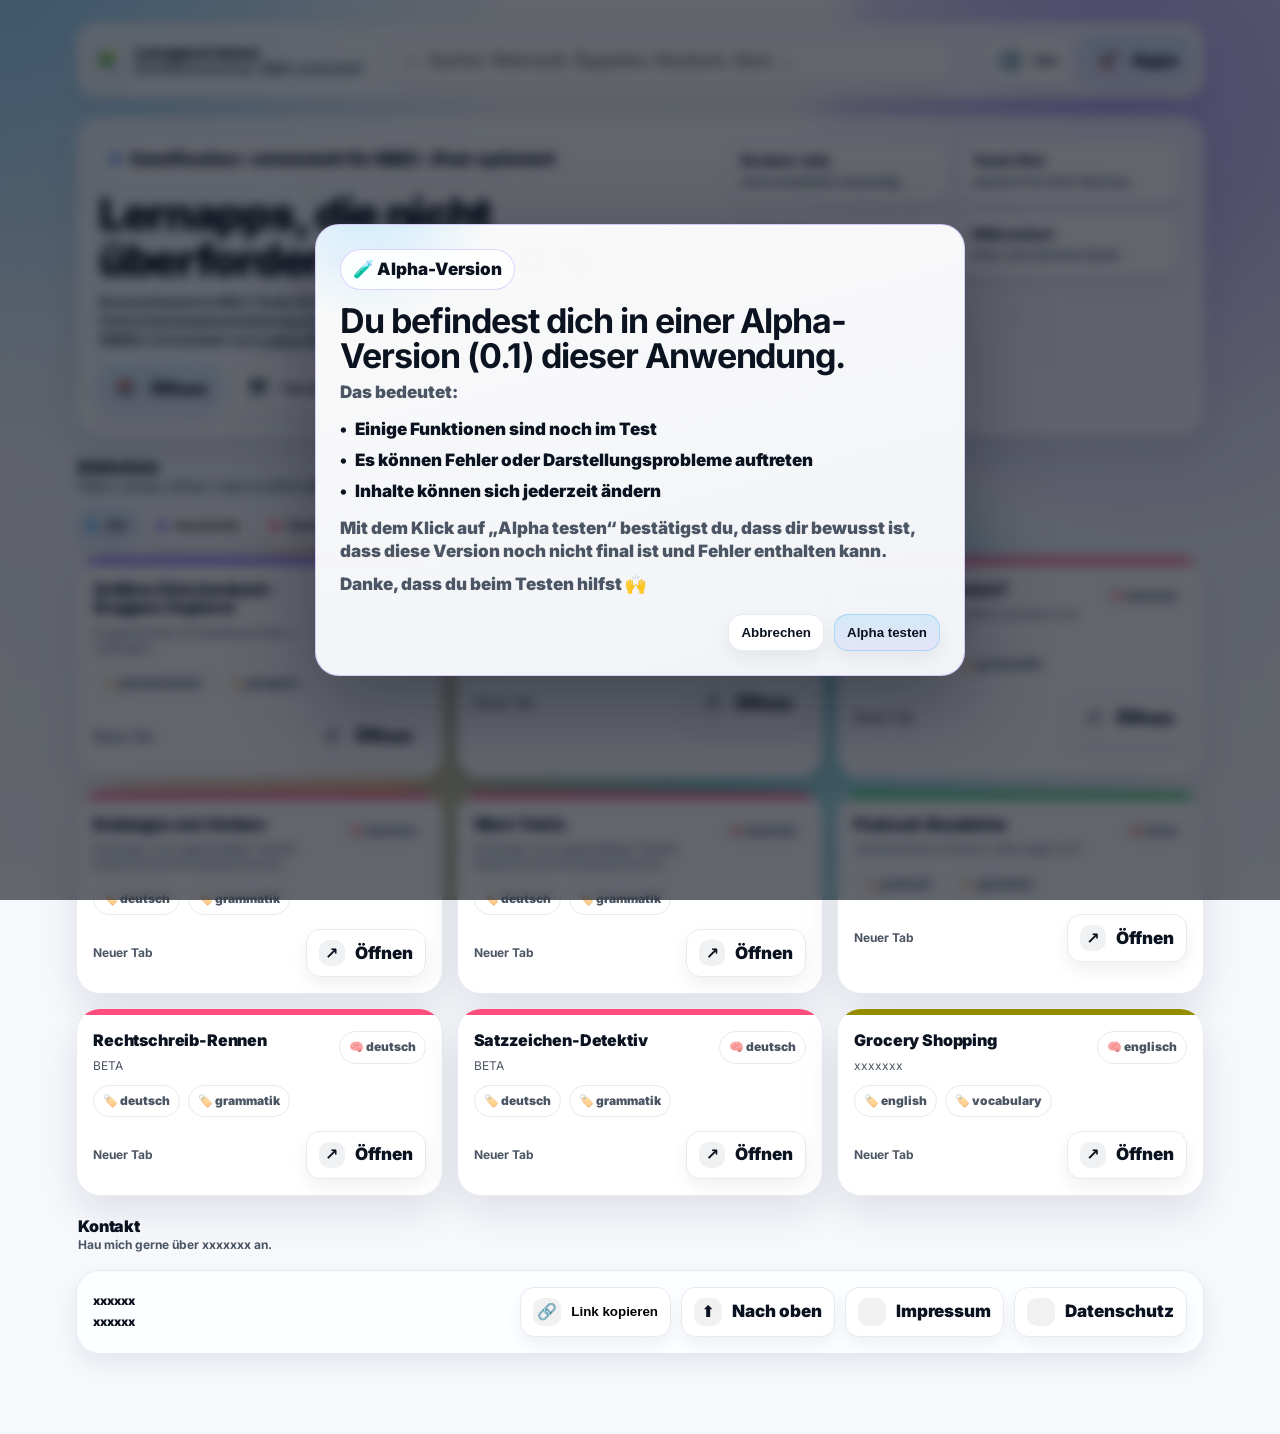
==== index.html @ 02e4a998 "Add files via upload" ====
<!doctype html>
<html lang="de">
<head>
  <meta charset="utf-8" />
  <meta name="viewport" content="width=device-width,initial-scale=1" />
  <title>Lernapps & Games – SBBZ-Differenzierung</title>

    <link rel="stylesheet" href="style.css" />

</head>

<body>
  <!-- =======================================================
       BACKGROUND LAYER (rein dekorativ)
       ======================================================= -->
  <div class="bg" aria-hidden="true">
    <div class="blob b1"></div>
    <div class="blob b2"></div>
    <div class="blob b3"></div>
    <div class="blob b4"></div>
    <div class="noise"></div>
  </div>

  <div class="wrap">
    <!-- =======================================================
         TOPBAR / HEADER
         ======================================================= -->
    <header class="top">
      <div class="brand" title="Lernapps & Games – SBBZ-Differenzierung">
        <div class="logo">🧩</div>
        <div class="brandText">
          <p class="brandTitle">Lernapps & Games</p>
          <p class="brandSub">für Differenzierung • SBBZ-entwickelt</p>
        </div>
      </div>

      <!-- Suche wird erst ab ~880px eingeblendet -->
      <div class="search" aria-label="Suche">
        <span class="searchIcon">⌕</span>
        <input id="q" type="search" placeholder="Suche: Steinzeit, Ägypten, Deutsch, Quiz …" autocomplete="off">
      </div>

      <div class="btnRow">
        <button class="btn" id="openInfo" type="button">
          <span class="btnIcon">ℹ️</span>Info
        </button>

        <a class="btn btnPrimary" href="#apps">
          <span class="btnIcon">🚀</span>Apps
        </a>
      </div>
    </header>

    <!-- =======================================================
         HERO
         ======================================================= -->
    <section class="hero" aria-label="Einführung">
      <!-- Deko-Punkte (JS generiert) -->
      <div class="floaters" id="floaters" aria-hidden="true"></div>

      <div class="heroGrid">
        <div style="position:relative; z-index:1;">
          <div class="kicker">
            <span class="kdot"></span>
            Gamification • entwickelt für SBBZ • iPad-optimiert
          </div>

          <h1>Lernapps, die nicht überfordern. (Alpha 0.1)</h1>

          <p class="lead">
            Browserbasierte Mini-Tools für Unterricht und Differenzierung.
            Optimiert für die Unterrichtsimplementierung an <b>Sonderpädagogischen Bildungs- und Beratungszentren</b> (SBBZ). Entwickelt von <a href="https://www.lukasflad.de/"></span><u>Lukas Flad</u></a>.
          </p>

          <div class="heroActions">
            <a class="btn btnPrimary" href="#apps">
              <span class="btnIcon">📚</span>Öffnen
            </a>

            <button class="btn" id="btnPreview" type="button">
              <span class="btnIcon">🖥️</span>Vorschau
            </button>
          </div>
        </div>

        <div class="heroSide" aria-label="Highlights" style="position:relative; z-index:1;">
          <div class="miniGrid">
            <div class="mini"><strong>Browser-only</strong><span>keine Installation notwendig</span></div>
            <div class="mini"><strong>Touch-first</strong><span>optimiert für iPad-Nutzung</span></div>
            <div class="mini"><strong>Klares UI</strong><span>keine Reizüberflutung</span></div>
            <div class="mini"><strong>Differenziert</strong><span>Klare und einfache Spiele</span></div>
          </div>
        </div>
      </div>
    </section>

    <!-- =======================================================
         APPS / BIBLIOTHEK
         ======================================================= -->
    <section class="section" id="apps" aria-label="Apps">
      <div class="sectionHead">
        <div>
          <h2>Bibliothek</h2>
          <p>Filtern, suchen, öffnen. Links im APPS-Block austauschen.</p>
        </div>
      </div>

      <div class="chips" role="toolbar" aria-label="Filter">
        <button class="chip" data-filter="all"        data-color="a1" aria-pressed="true"  type="button"><span class="chipDot"></span>Alle</button>
        <button class="chip" data-filter="geschichte" data-color="a2" aria-pressed="false" type="button"><span class="chipDot"></span>Geschichte</button>
        <button class="chip" data-filter="deutsch"    data-color="a3" aria-pressed="false" type="button"><span class="chipDot"></span>Deutsch</button>
        <button class="chip" data-filter="englisch"   data-color="a7" aria-pressed="false" type="button"><span class="chipDot"></span>Englisch</button>
        <button class="chip" data-filter="medien"     data-color="a4" aria-pressed="false" type="button"><span class="chipDot"></span>Medien</button>
        <button class="chip" data-filter="spiele"     data-color="a5" aria-pressed="false" type="button"><span class="chipDot"></span>Games</button>
        <button class="chip" data-filter="tools"      data-color="a6" aria-pressed="false" type="button"><span class="chipDot"></span>Tools</button>
      </div>

      <!-- Hier rendert JS die Karten rein -->
      <div class="gridApps" id="appGrid"></div>
    </section>

    <!-- =======================================================
         KONTAKT / FOOTER
         ======================================================= -->
    <section class="section" id="kontakt" aria-label="Kontakt">
      <div class="sectionHead">
        <div>
          <h2>Kontakt</h2>
          <p>Hau mich gerne über xxxxxxx an.</p>
        </div>
      </div>

      <footer>
        <div class="footLeft">
          <!-- Inline-Style bewusst drin gelassen, weil es nur 1x vorkommt -->
          <div><strong style="color:var(--ink); font-weight:var(--w-bold);">xxxxxx</div>
          <div>xxxxxx</div>
        </div>

        <div class="footRight">
          <button class="linkBtn" id="copyLink" type="button"><span class="btnIcon">🔗</span>Link kopieren</button>
          <a class="linkBtn" href="#apps"><span class="btnIcon">⬆️</span>Nach oben</a>
                    <a class="linkBtn" href="https://www.sbbz.app/impressum.html"><span class="btnIcon"></span>Impressum</a>
                              <a class="linkBtn" href="https://www.sbbz.app/datenschutz.html"><span class="btnIcon"></span>Datenschutz</a>
        </div>
      </footer>
    </section>
  </div>

  <div class="alphaOverlay" id="alphaPopup" role="dialog" aria-modal="true" aria-labelledby="alphaTitle">
    <div class="alphaCard">
      <div class="alphaBadge">🧪 Alpha-Version</div>
      <h2 class="alphaTitle" id="alphaTitle">Du befindest dich in einer Alpha-Version (0.1) dieser Anwendung.</h2>
      <p class="alphaText">Das bedeutet:</p>
      <ul class="alphaList">
        <li>Einige Funktionen sind noch im Test</li>
        <li>Es können Fehler oder Darstellungsprobleme auftreten</li>
        <li>Inhalte können sich jederzeit ändern</li>
      </ul>
      <p class="alphaHint">Mit dem Klick auf „Alpha testen“ bestätigst du, dass dir bewusst ist, dass diese Version noch nicht final ist und Fehler enthalten kann.</p>
      <p class="alphaHint" style="margin-top:10px;">Danke, dass du beim Testen hilfst 🙌</p>

      <div class="alphaActions">
        <button class="btn" id="alphaCancel" type="button">Abbrechen</button>
        <button class="btn btnPrimary" id="alphaConfirm" type="button">Alpha testen</button>
      </div>
    </div>
  </div>

  <!-- =========================================================
       MODAL: Vorschau (IFRAME)
       ========================================================= -->
  <div class="modalOverlay" id="modal" role="dialog" aria-modal="true" aria-label="Vorschau">
    <div class="modalCard">
      <div class="modalTop">
        <p class="modalTitle" id="modalTitle">Vorschau</p>
        <div class="btnRow">
          <button class="btn" id="closeModal" type="button">
            <span class="btnIcon">⬇️</span>Schließen
          </button>
        </div>
      </div>
      <div class="modalBody" id="modalBody"></div>
    </div>
  </div>

  <script>
    /* =========================================================
       1) DATA – HIER DEINE APPS EINTRAGEN
       ---------------------------------------------------------
       title   : Karten-Titel
       desc    : Kurzbeschreibung (max 2 Zeilen sichtbar)
       tags    : kleine Stichworte (max 2 werden angezeigt)
       filter  : muss zu den Filter-Chips passen
       accent  : a1..a6 → steuert die farbige Linie oben
       href    : Ziel-URL beim Öffnen
       preview : URL für Vorschau im Modal (iframe)
       ========================================================= */
    const APPS = [
      {
        title: "Antikes Griechenland – Gruppen-Explorer",
        desc:  "Gruppenarbeit mit Medienkacheln + Leitfragen.",
        tags:  ["griechenland","gruppen"],
        filter:"geschichte",
        accent:"a2",
        href:  "apps/griechenland/index.html"},
      {
        title: "Fruit Shopping",
        desc:  "xxxxxx",
        tags:  ["englisch","vocabulary"],
        filter:"englisch",
        accent:"a7",
        href:  "apps/englisch/fruit-shopping/index.html"},
      {
        title: "Was ist ein Nomen?",
        desc:  "Nomen erkennen: Artikel zuweisen und Kategorie erkennen.",
        tags:  ["deutsch","grammatik"],
        filter:"deutsch",
        accent:"a3",
        href:  "apps/deutsch/nomen-trainieren-1/index.html"},
      {
        title: "Endungen von Verben",
        desc:  "Endungen von regelmäßigen Verben basierend auf Personalpronomen erkennen.",
        tags:  ["deutsch","grammatik"],
        filter:"deutsch",
        accent:"a3",
        href:  "apps/deutsch/verb-endungen-1/index.html"},
      {
        title: "Wort-Tetris",
        desc:  "Endungen von regelmäßigen Verben basierend auf Personalpronomen erkennen.",
        tags:  ["deutsch","grammatik"],
        filter:"deutsch",
        accent:"a3",
        href:  "apps/deutsch/wort-tetris/index.html"},
      {
        title: "Podcast-Bausteine",
        desc:  "Satzbausteine sortieren: Was sagen wir?",
        tags:  ["podcast","sprechen"],
        filter:"tools",
        accent:"a6",
        href:  "apps/medien/podcast-bausteine/index.html"},
         {
        title: "Rechtschreib-Rennen",
        desc:  "BETA",
        tags:  ["deutsch","grammatik"],
        filter:"deutsch",
        accent:"a3",
        href:  "apps/deutsch/rechtschreib-rennen/index.html"},
         {
        title: "Satzzeichen-Detektiv",
        desc:  "BETA",
        tags:  ["deutsch","grammatik"],
        filter:"deutsch",
        accent:"a3",
        href:  "apps/deutsch/satzzeichen-detektiv/index.html"},
      {
        title: "Grocery Shopping",
        desc:  "xxxxxxx",
        tags:  ["english","vocabulary"],
        filter:"englisch",
        accent:"a7",
        href:  "apps/englisch/fruit-aisle/index.html"},
    ];

    /* =========================================================
       2) DOM HOOKS – einmal sauber sammeln, dann unten nutzen
       ========================================================= */
    const ui = {
      grid:       document.getElementById("appGrid"),
      q:          document.getElementById("q"),
      chips:      Array.from(document.querySelectorAll(".chip")),

      modal:        document.getElementById("modal"),
      modalBody:    document.getElementById("modalBody"),
      modalTitle:   document.getElementById("modalTitle"),
      closeModal:   document.getElementById("closeModal"),

      alphaPopup:   document.getElementById("alphaPopup"),
      alphaConfirm: document.getElementById("alphaConfirm"),
      alphaCancel:  document.getElementById("alphaCancel"),

      btnPreview:   document.getElementById("btnPreview"),
      openInfo:     document.getElementById("openInfo"),
      copyLink:     document.getElementById("copyLink"),
    };

    /* =========================================================
       3) STATE – aktueller Filter + Suchbegriff
       ========================================================= */
    const state = {
      filter: "all",
      query:  ""
    };

    const ALPHA_STORAGE_KEY = "alpha-consent-v1";

    /* =========================================================
       4) HELPERS
       ========================================================= */

    /**
     * escapeHtml()
     * -----------
     * Sicherheit: verhindert HTML-Injection in innerHTML.
     * (Gerade wichtig, wenn du später App-Daten aus JSON lädst.)
     */
    function escapeHtml(value){
      return String(value ?? "").replace(/[&<>"']/g, c => ({
        "&":"&amp;",
        "<":"&lt;",
        ">":"&gt;",
        '"':"&quot;",
        "'":"&#039;"
      }[c]));
    }

    function syncScrollLock(){
      const lockNeeded = ui.modal.classList.contains("open") || ui.alphaPopup.classList.contains("open");
      document.body.classList.toggle("noScroll", lockNeeded);
    }

    function showAlphaPopup(){
      if(localStorage.getItem(ALPHA_STORAGE_KEY)) return;
      ui.alphaPopup.classList.add("open");
      syncScrollLock();
    }

    function resolveAlphaPopup(choice){
      localStorage.setItem(ALPHA_STORAGE_KEY, choice);
      ui.alphaPopup.classList.remove("open");
      syncScrollLock();
    }

    /**
     * matches(app)
     * ------------
     * Prüft: passt die App zum Filter UND zur Suche?
     */
    function matches(app){
      const byFilter = (state.filter === "all") || (app.filter === state.filter);
      if(!byFilter) return false;

      const needle = state.query.trim().toLowerCase();
      if(!needle) return true;

      const hay = [app.title, app.desc, ...(app.tags || [])].join(" ").toLowerCase();
      return hay.includes(needle);
    }

    /* =========================================================
       5) RENDERING
       ========================================================= */

    /**
     * render()
     * --------
     * Baut die Kartenliste komplett neu auf.
     * (Für diese Größe ist das einfacher/robuster als diffing.)
     */
    function render(){
      ui.grid.innerHTML = "";

      const list = APPS.filter(matches);

      // Leerer Zustand (keine Treffer)
      if(list.length === 0){
        const empty = document.createElement("div");
        empty.className = "appCard";
        empty.style.gridColumn = "1 / -1";
        empty.innerHTML = `
          <div class="accentLine"></div>
          <div class="appBody">
            <div class="appTop">
              <div>
                <p class="appTitle">Keine Treffer</p>
                <p class="appDesc">Anderer Suchbegriff oder Filter.</p>
              </div>
              <span class="catPill">🔎</span>
            </div>
          </div>
        `;
        ui.grid.appendChild(empty);
        return;
      }

      // Normale Liste
      list.forEach((app, i) => {
        const card = document.createElement("article");
        card.className = "appCard";
        card.style.animationDelay = (i * 0.04) + "s";
        card.setAttribute("data-accent", app.accent || "a1");

        const tags = (app.tags || []).slice(0, 2);
        const tagPills = tags.map(t => `<span class="pill">🏷️ ${escapeHtml(t)}</span>`).join("");

        card.innerHTML = `
          <div class="accentLine"></div>
          <div class="appBody">
            <div class="appTop">
              <div>
                <p class="appTitle">${escapeHtml(app.title)}</p>
                <p class="appDesc">${escapeHtml(app.desc)}</p>
              </div>
              <span class="catPill">🧠 ${escapeHtml(app.filter)}</span>
            </div>

            ${tagPills ? `<div class="pillRow">${tagPills}</div>` : ``}

            <div class="appFooter">
              <span class="hint">Neuer Tab</span>
              <a class="go" href="${escapeHtml(app.href)}" target="_blank" rel="noopener">
                <span class="btnIcon">↗️</span> Öffnen
              </a>
            </div>
          </div>
        `;

        // Click auf Karte: öffnet Vorschau (wenn vorhanden), sonst neue Seite
        card.addEventListener("click", (e) => {
          // Wenn der Klick wirklich auf dem Link war: Link soll normal funktionieren
          const a = e.target.closest("a");
          if(a) return;

          if(app.preview){
            openPreview(app);
          }else if(app.href && app.href !== "#"){
            window.open(app.href, "_blank", "noopener");
          }
        });

        ui.grid.appendChild(card);
      });
    }

    /**
     * setFilter(val)
     * --------------
     * Setzt den aktiven Filter und aktualisiert aria-pressed.
     */
    function setFilter(val){
      state.filter = val;
      ui.chips.forEach(btn => {
        btn.setAttribute("aria-pressed", String(btn.dataset.filter === val));
      });
      render();
    }

    /* =========================================================
       6) MODAL (Vorschau)
       ========================================================= */

    function openPreview(app){
      ui.modalTitle.textContent = app.title || "Vorschau";
      ui.modalBody.innerHTML = "";

      const iframe = document.createElement("iframe");
      iframe.className = "modalFrame";
      iframe.src = app.preview;
      iframe.setAttribute("title", app.title || "Vorschau");

      ui.modalBody.appendChild(iframe);

      ui.modal.classList.add("open");
      syncScrollLock();
    }

    function closePreview(){
      ui.modalBody.innerHTML = "";
      ui.modal.classList.remove("open");
      syncScrollLock();
    }

    /* =========================================================
       7) EVENTS (einmal zentral verdrahten)
       ========================================================= */

    // Filter-Chips
    ui.chips.forEach(btn => btn.addEventListener("click", () => setFilter(btn.dataset.filter)));

    // Suche (nur sichtbar auf Desktop, aber Input existiert trotzdem)
    ui.q?.addEventListener("input", () => {
      state.query = ui.q.value;
      render();
    });

    // "Vorschau" im Hero: nimmt die erste App mit preview
    ui.btnPreview.addEventListener("click", () => {
      const first = APPS.find(a => a.preview);
      if(first) openPreview(first);
    });

    // Info-Button: absichtlich simpel (kannst du später als Modal ausbauen)
    ui.openInfo.addEventListener("click", () => {
      alert(
        "Portal für Lernapps & Games (SBBZ/Differenzierung).\n\n" +
        "• Suche: Titel + Kurztext + Tags\n" +
        "• Filter: Chips\n" +
        "• Links: APPS-Array im Code"
      );
    });

    // Link kopieren
    ui.copyLink.addEventListener("click", async () => {
      try{
        await navigator.clipboard.writeText(location.href);
        ui.copyLink.innerHTML = '<span class="btnIcon">✅</span> Kopiert';
        setTimeout(() => {
          ui.copyLink.innerHTML = '<span class="btnIcon">🔗</span> Link kopieren';
        }, 900);
      }catch(err){
        alert("Kopieren hat nicht geklappt.");
      }
    });

    ui.alphaConfirm.addEventListener("click", () => resolveAlphaPopup("accepted"));
    ui.alphaCancel.addEventListener("click", () => resolveAlphaPopup("cancelled"));

    // Modal schließen (Button, Overlay-Klick, ESC)
    ui.closeModal.addEventListener("click", closePreview);
    ui.modal.addEventListener("click", (e) => { if(e.target === ui.modal) closePreview(); });
    window.addEventListener("keydown", (e) => {
      if(e.key !== "Escape") return;
      if(ui.modal.classList.contains("open")) closePreview();
      else if(ui.alphaPopup.classList.contains("open")) resolveAlphaPopup("cancelled");
    });

    /* =========================================================
       8) KLEINE HERO-SPIELEREI: Floating Dots + sanftes Parallax
       ========================================================= */
    (function initFloaters(){
      const host = document.getElementById("floaters");
      if(!host) return;

      const N = 9;          // Anzahl Punkte (nicht zu viele)
      const strength = 10;  // max Parallax-Verschiebung in px
      const dots = [];

      // Punkte erstellen
      for(let i=0; i<N; i++){
        const d = document.createElement("div");
        d.className = "floater";

        // random Position innerhalb des Hero
        const x = 8 + Math.random() * 84;   // %
        const y = 12 + Math.random() * 70;  // %

        d.style.left = x + "%";
        d.style.top  = y + "%";

        // Animation etwas variieren (wirkt natürlicher)
        d.style.animationDuration = (5.8 + Math.random() * 5.5) + "s";
        d.style.animationDelay    = (-Math.random() * 4.0) + "s";
        d.style.opacity           = (0.45 + Math.random() * 0.35).toFixed(2);

        host.appendChild(d);
        dots.push(d);
      }

      // Parallax: sehr dezent, nur via requestAnimationFrame
      let tx = 0, ty = 0;
      let raf = null;

      function onMove(clientX, clientY){
        const r = host.getBoundingClientRect();
        const cx = r.left + r.width / 2;
        const cy = r.top  + r.height / 2;
        tx = ((clientX - cx) / r.width)  * strength;
        ty = ((clientY - cy) / r.height) * strength;
      }

      function tick(){
        raf = null;
        dots.forEach((d, i) => {
          const k = (i % 3 + 1) / 3; // leichte Streuung
          d.style.marginLeft = (tx * k) + "px";
          d.style.marginTop  = (ty * k) + "px";
        });
      }

      function requestTick(){
        if(raf) return;
        raf = requestAnimationFrame(tick);
      }

      window.addEventListener("mousemove", (e) => {
        onMove(e.clientX, e.clientY);
        requestTick();
      }, { passive:true });

      window.addEventListener("touchmove", (e) => {
        if(!e.touches || !e.touches[0]) return;
        onMove(e.touches[0].clientX, e.touches[0].clientY);
        requestTick();
      }, { passive:true });
    })();

    /* =========================================================
       9) INIT
       ========================================================= */
    render();
    showAlphaPopup();
  </script>
</body>
</html>
---- style.css ----
/* ===== index.html ===== */
/* =========================================================
       0) DESIGN-TOKENS (Farben, Abstände, Schatten)
       ---------------------------------------------------------
       Alles, was du am Look ändern willst, am besten hier.
       ========================================================= */
    :root{
      /* Grundfarben */
      --bg:    #f6f8fc;
      --card:  #ffffff;
      --ink:   #0b1220;
      --muted: #4b5563;
      --line:  #e6eaf2;

      /* Schatten */
      --shadow:  0 16px 38px rgba(15,23,42,.10);
      --shadow2: 0 10px 22px rgba(15,23,42,.08);

      /* Rundungen & Layout */
      --radius:  18px;
      --radius2: 22px;
      --max:     1160px;

      /* Akzentfarben (für Chips/Karten) */
      --a1:#2bb0ff;
      --a2:#7c5cff;
      --a3:#ff4d7d;
      --a4:#00c2d4;
      --a5:#ff9a3c;
      --a6:#22c55e;
      --a7:#968c00;

      /* Standard-Transition */
      --ease: cubic-bezier(.2,.8,.2,1);

      /* Typo-Weights (Inter ist bis 900 → 950 vermeiden!) */
      --w-text: 450;  /* Fließtext: wirkt bei lokalem Inter weniger "bold" */
      --w-sub:  650;  /* Untertitel/kleine UI-Texte */
      --w-ui:   800;  /* Buttons/Chips */
      --w-bold: 900;  /* Headlines/Key-Texte */
    }

    /* =========================================================
       1) FONTS (lokal, DSGVO-freundlich)
       ---------------------------------------------------------
       WICHTIG:
       - Für normales UI brauchst du ROMAN (normal).
       - Italic nur, wenn du wirklich Kursivtexte nutzt.
       - Wenn du nur italic lädst, fehlt normal → Browser "synthetisiert"
         und das kann dicker/komisch wirken.
       ========================================================= */
    @font-face{
      font-family:"Inter";
      font-style:normal;
      font-weight:400;
      font-display:swap;
      src:url("assets/fonts/inter/inter-v20-latin-regular.woff2") format("woff2");
    }
    @font-face{
      font-family:"Inter";
      font-style:normal;
      font-weight:700;
      font-display:swap;
      src:url("assets/fonts/inter/inter-v20-latin-700.woff2") format("woff2");
    }
    @font-face{
      font-family:"Inter";
      font-style:normal;
      font-weight:900;
      font-display:swap;
      src:url("assets/fonts/inter/inter-v20-latin-900.woff2") format("woff2");
    }
    @font-face{
      font-family:"Inter";
      font-style:italic;
      font-weight:400;
      font-display:swap;
      src:url("assets/fonts/inter/inter-v20-latin-italic.woff2") format("woff2");
    }


    /* =========================================================
       2) BASE / RESET
       ========================================================= */
    *{ box-sizing:border-box; }
    html,body{ height:100%; }

    html{
      /* verhindert iOS-Auto-Zoom/Resize bei Textgrößen */
      -webkit-text-size-adjust: 100%;
    }

    body{
      margin:0;
      font-family: Inter, system-ui, -apple-system, "Segoe UI", Roboto, Arial, sans-serif;
      color:var(--ink);
      background:var(--bg);
      line-height:1.35;
      overflow-x:hidden;

      /* Rendering (macht Inter oft "ruhiger") */
      font-optical-sizing:auto;
      -webkit-font-smoothing:antialiased;
      -moz-osx-font-smoothing:grayscale;
      text-rendering:optimizeLegibility;
      font-synthesis:none;

      /* Default-Weight fürs ganze UI */
      font-weight:var(--w-text);
    }
    body.noScroll{ overflow:hidden; }

    a{ color:inherit; text-decoration:none; }

    /* Wrapper: zentriert + angenehme Seitenabstände */
    .wrap{
      max-width:var(--max);
      margin:0 auto;
      padding:22px 16px 80px;
    }

    /* =========================================================
       3) TYPO-SCHNELLREGELN (damit lokal Inter nicht zu fett wirkt)
       ---------------------------------------------------------
       Du steuerst das alles über --w-Variablen oben.
       ========================================================= */
    .brandTitle,
    .kicker,
    h1,
    .appTitle{
      font-weight:var(--w-bold);
    }

    .brandSub,
    .lead,
    .sectionHead p,
    .hint{
      font-weight:var(--w-sub);
    }

    .btn,
    .chip,
    .go,
    .linkBtn{
      font-weight:var(--w-ui);
    }

    /* =========================================================
       4) HINTERGRUND (Blobs + Noise)
       ---------------------------------------------------------
       Der Hintergrund liegt fixed unter allem (z-index negativ).
       ========================================================= */
    .bg{
      position:fixed;
      inset:0;
      z-index:-2;
      overflow:hidden;
      background: linear-gradient(180deg, #ffffff 0%, var(--bg) 55%, #ffffff 100%);
    }

    /* Ein "Blob" = großer radialer Farbklecks mit Animation */
    .blob{
      position:absolute;
      width:58vmax;
      height:58vmax;
      border-radius:999px;
      opacity:.58;
      filter:blur(14px);
      transform:translate3d(0,0,0);
      will-change:transform;

      /* Bewegung: Drift (Bahn) + Swirl (Rotation/Scale) */
      animation:
        driftA var(--t, 18s) linear infinite,
        swirl  var(--s, 9s)  ease-in-out infinite;
    }

    /* Farbvarianten (Position + Gradient + eigene Bahn) */
    .b1{
      left:-18vmax; top:-22vmax;
      --t:14s; --s:7.5s;
      background: radial-gradient(circle at 30% 30%,
        rgba(43,176,255,.95) 0%,
        rgba(43,176,255,.55) 30%,
        rgba(43,176,255,.20) 52%,
        transparent 72%);
      mix-blend-mode:multiply;
    }
    .b2{
      right:-22vmax; top:-16vmax;
      --t:16s; --s:8.5s;
      background: radial-gradient(circle at 40% 40%,
        rgba(124,92,255,.92) 0%,
        rgba(124,92,255,.52) 32%,
        rgba(124,92,255,.20) 54%,
        transparent 74%);
      mix-blend-mode:multiply;
      animation-name: driftB, swirl;
    }
    .b3{
      left:8vmax; bottom:-26vmax;
      --t:18s; --s:9.5s;
      background: radial-gradient(circle at 40% 40%,
        rgba(255,154,60,.92) 0%,
        rgba(255,154,60,.52) 34%,
        rgba(255,154,60,.20) 56%,
        transparent 76%);
      mix-blend-mode:multiply;
      animation-name: driftC, swirl;
    }
    .b4{
      right:10vmax; bottom:-24vmax;
      --t:20s; --s:10.5s;
      background: radial-gradient(circle at 40% 40%,
        rgba(0,194,212,.90) 0%,
        rgba(0,194,212,.48) 34%,
        rgba(0,194,212,.18) 56%,
        transparent 76%);
      mix-blend-mode:multiply;
      animation-name: driftD, swirl;
    }

    /* Drift-Bahnen (Loop) */
    @keyframes driftA{
      0%{ transform:translate3d(0,0,0); }
      20%{ transform:translate3d(7%,4%,0); }
      45%{ transform:translate3d(3%,-6%,0); }
      70%{ transform:translate3d(-6%,2%,0); }
      100%{ transform:translate3d(0,0,0); }
    }
    @keyframes driftB{
      0%{ transform:translate3d(0,0,0); }
      18%{ transform:translate3d(-8%,5%,0); }
      44%{ transform:translate3d(-2%,-7%,0); }
      73%{ transform:translate3d(6%,1%,0); }
      100%{ transform:translate3d(0,0,0); }
    }
    @keyframes driftC{
      0%{ transform:translate3d(0,0,0); }
      22%{ transform:translate3d(6%,-5%,0); }
      48%{ transform:translate3d(-7%,-1%,0); }
      76%{ transform:translate3d(2%,7%,0); }
      100%{ transform:translate3d(0,0,0); }
    }
    @keyframes driftD{
      0%{ transform:translate3d(0,0,0); }
      16%{ transform:translate3d(5%,-6%,0); }
      42%{ transform:translate3d(-6%,-2%,0); }
      68%{ transform:translate3d(-1%,7%,0); }
      100%{ transform:translate3d(0,0,0); }
    }

    /* Swirl: zweite Bewegungsschicht */
    @keyframes swirl{
      0%{ rotate:0deg;  scale:1; }
      35%{ rotate:10deg; scale:1.04; }
      70%{ rotate:-8deg; scale:0.98; }
      100%{ rotate:0deg; scale:1; }
    }

    /* Glanz-Schicht auf dem Blob (macht’s lebendiger) */
    .blob::after{
      content:"";
      position:absolute;
      inset:-18%;
      border-radius:999px;
      background:
        radial-gradient(circle at 30% 30%, rgba(255,255,255,.22), transparent 58%),
        radial-gradient(circle at 70% 70%, rgba(255,255,255,.12), transparent 62%);
      opacity:.55;
      filter:blur(10px);
      mix-blend-mode:screen;
      animation: shimmer 6.5s ease-in-out infinite;
      will-change: transform, opacity;
      pointer-events:none;
    }
    @keyframes shimmer{
      0%{ transform:translate3d(0,0,0); opacity:.40; }
      50%{ transform:translate3d(2%,-2%,0); opacity:.70; }
      100%{ transform:translate3d(0,0,0); opacity:.40; }
    }

    /* Mini-Noise (als Data-URI, keine externen Requests) */
    .noise{
      position:absolute;
      inset:0;
      opacity:.06;
      mix-blend-mode:multiply;
      background-image:
        url("data:image/svg+xml,%3Csvg xmlns='http://www.w3.org/2000/svg' width='220' height='220'%3E%3Cfilter id='n'%3E%3CfeTurbulence type='fractalNoise' baseFrequency='.9' numOctaves='3' stitchTiles='stitch'/%3E%3C/filter%3E%3Crect width='220' height='220' filter='url(%23n)' opacity='.35'/%3E%3C/svg%3E");
    }

    /* =========================================================
       5) TOPBAR (sticky Header)
       ========================================================= */
    .top{
      position:sticky;
      top:12px;
      z-index:50;

      display:flex;
      align-items:center;
      justify-content:space-between;
      gap:12px;

      padding:12px;
      border:1px solid var(--line);
      background:rgba(255,255,255,.84);
      border-radius:var(--radius2);
      box-shadow:var(--shadow2);
      backdrop-filter:blur(10px);
    }

    .brand{
      display:flex;
      align-items:center;
      gap:10px;
      min-width:0; /* erlaubt Text-Ellipsis */
    }

    .logo{
      width:36px;
      height:36px;
      border-radius:14px;

      display:grid;
      place-items:center;

      border:1px solid var(--line);
      background:
        radial-gradient(16px 16px at 30% 30%, rgba(43,176,255,.35), transparent 60%),
        radial-gradient(18px 18px at 70% 70%, rgba(124,92,255,.28), transparent 60%),
        #fff;
      box-shadow:0 10px 22px rgba(15,23,42,.06);
      font-size:16px;
    }

    .brandText{
      display:flex;
      flex-direction:column;
      gap:2px;
      min-width:0;
    }

    .brandTitle{
      margin:0;
      letter-spacing:-.02em;
      font-size:14px;
      line-height:1.1;

      white-space:nowrap;
      overflow:hidden;
      text-overflow:ellipsis;
    }

    .brandSub{
      margin:0;
      color:var(--muted);
      font-size:12px;
      line-height:1.1;

      white-space:nowrap;
      overflow:hidden;
      text-overflow:ellipsis;
    }

    /* Buttons in der Topbar */
    .btnRow{
      display:flex;
      gap:10px;
      flex-wrap:wrap;
      align-items:center;
      justify-content:flex-end;
    }

    .btn{
      appearance:none;
      border:1px solid var(--line);
      background:#fff;
      color:var(--ink);

      padding:10px 12px;
      border-radius:14px;

      cursor:pointer;
      user-select:none;
      white-space:nowrap;

      display:inline-flex;
      align-items:center;
      gap:10px;

      box-shadow:0 8px 18px rgba(15,23,42,.06);
      transition: transform .12s var(--ease), box-shadow .18s var(--ease), border-color .18s var(--ease);
    }
    .btn:hover{ transform:translateY(-2px); border-color:#d6dbea; }
    .btn:active{ transform:translateY(0); }

    .btnIcon{
      width:28px;
      height:28px;
      border-radius:10px;
      display:grid;
      place-items:center;
      background:rgba(15,23,42,.06);
      font-size:16px;
    }

    .btnPrimary{
      border-color:rgba(43,176,255,.28);
      background: linear-gradient(180deg, rgba(43,176,255,.16), rgba(124,92,255,.10));
    }

    /* Suche (ab Desktop sichtbar) */
    .search{
      display:none;
      align-items:center;
      gap:10px;

      border:1px solid var(--line);
      background:#fff;
      border-radius:14px;
      padding:10px 12px;
      box-shadow:0 8px 18px rgba(15,23,42,.06);

      min-width:min(560px, 60vw);
    }
    .searchIcon{ opacity:.75; }
    .search input{
      width:100%;
      border:0;
      outline:none;
      font:inherit;
      font-weight:var(--w-sub);
      color:var(--ink);
      background:transparent;
    }
    @media (min-width: 880px){
      .search{ display:flex; }
    }

    /* =========================================================
       6) HERO (Titel, CTA, Highlights)
       ========================================================= */
    .hero{
      margin-top:18px;
      padding:22px;

      border-radius: calc(var(--radius2) + 4px);
      border:1px solid var(--line);
      background: rgba(255,255,255,.78);
      box-shadow: var(--shadow);

      overflow:hidden;
      position:relative;
    }

    .heroGrid{
      display:grid;
      grid-template-columns:1fr;
      gap:16px;
      align-items:start;
    }
    @media (min-width: 920px){
      .heroGrid{ grid-template-columns: 1.15fr .85fr; }
    }

    .kicker{
      display:inline-flex;
      align-items:center;
      gap:10px;

      padding:8px 10px;
      border-radius:999px;
      border:1px solid var(--line);
      background:#fff;
      width:fit-content;
    }

    .kdot{
      width:10px;
      height:10px;
      border-radius:999px;
      background: linear-gradient(135deg, var(--a1), var(--a2));
      box-shadow:0 0 0 4px rgba(43,176,255,.12);
    }

    h1{
      margin:12px 0 0 0;
      font-size:clamp(28px, 3.4vw, 44px);
      line-height:1.05;
      letter-spacing:-.03em;
      max-width:22ch;
      font-weight: 900;
    }

    .lead{
      margin:10px 0 0 0;
      color:var(--muted);
      font-size:14px;
      max-width:64ch;
    }

    .heroActions{
      margin-top:14px;
      display:flex;
      gap:10px;
      flex-wrap:wrap;
      align-items:center;
    }

    /* Rechte Seite: kleine Feature-Kacheln */
    .heroSide{ display:grid; gap:10px; }

    .miniGrid{
      display:grid;
      grid-template-columns:repeat(2, 1fr);
      gap:10px;
    }

    .mini{
      border:1px solid var(--line);
      border-radius:18px;
      background:#fff;
      box-shadow:0 10px 18px rgba(15,23,42,.06);
      padding:12px;

      transform:translateY(6px);
      opacity:0;
      animation: floatIn .7s var(--ease) forwards;
    }
    .mini:nth-child(2){ animation-delay:.08s; }
    .mini:nth-child(3){ animation-delay:.16s; }
    .mini:nth-child(4){ animation-delay:.24s; }

    .mini strong{
      display:block;
      font-weight:var(--w-bold);
      letter-spacing:-.01em;
      font-size:13px;
    }
    .mini span{
      display:block;
      color:var(--muted);
      font-weight:var(--w-sub);
      font-size:12px;
      margin-top:4px;
    }

    @keyframes floatIn{
      to{ transform:translateY(0); opacity:1; }
    }

    /* Subtile Punkte im Hero (werden per JS gesetzt) */
    .floaters{
      position:absolute;
      inset:0;
      pointer-events:none;
      z-index:0;
      opacity:.75;
    }
    .floater{
      position:absolute;
      width:10px;
      height:10px;
      border-radius:999px;
      background:rgba(15,23,42,.10);
      box-shadow:0 10px 28px rgba(15,23,42,.10);
      animation:bob 6.5s var(--ease) infinite;
    }
    .floater::after{
      content:"";
      position:absolute;
      inset:-10px;
      background:radial-gradient(circle, rgba(255,255,255,.35), transparent 60%);
      border-radius:999px;
      opacity:.6;
    }
    @keyframes bob{
      0%{ transform:translate3d(0,0,0); opacity:.55; }
      50%{ transform:translate3d(0,-10px,0); opacity:.85; }
      100%{ transform:translate3d(0,0,0); opacity:.55; }
    }

    /* =========================================================
       7) SECTION HEADERS (Bibliothek, Kontakt)
       ========================================================= */
    .section{ margin-top:18px; }

    .sectionHead{
      display:flex;
      align-items:flex-end;
      justify-content:space-between;
      gap:12px;
      padding:2px;
    }
    .sectionHead h2{
      margin:0;
      font-size:16px;
      font-weight:var(--w-bold);
      letter-spacing:-.01em;
    }
    .sectionHead p{
      margin:0;
      color:var(--muted);
      font-size:12px;
      max-width:70ch;
    }

    /* =========================================================
       8) FILTER-CHIPS
       ========================================================= */
    .chips{
      margin-top:12px;
      display:flex;
      gap:8px;
      flex-wrap:wrap;
    }

    .chip{
      border:1px solid var(--line);
      background:#fff;
      border-radius:999px;
      padding:9px 10px;
      font-size:12px;

      cursor:pointer;
      user-select:none;

      display:inline-flex;
      align-items:center;
      gap:8px;

      box-shadow:0 8px 18px rgba(15,23,42,.05);
      transition: transform .12s var(--ease), border-color .18s var(--ease);
    }
    .chip:hover{ transform:translateY(-2px); border-color:#d6dbea; }
    .chip[aria-pressed="true"]{
      border-color: rgba(43,176,255,.35);
      background: linear-gradient(180deg, rgba(43,176,255,.12), rgba(124,92,255,.08));
    }

    .chipDot{
      width:10px;
      height:10px;
      border-radius:999px;
      background:var(--a1);
    }
    .chip[data-color="a2"] .chipDot{ background:var(--a2); }
    .chip[data-color="a3"] .chipDot{ background:var(--a3); }
    .chip[data-color="a4"] .chipDot{ background:var(--a4); }
    .chip[data-color="a5"] .chipDot{ background:var(--a5); }
    .chip[data-color="a6"] .chipDot{ background:var(--a6); }
    .chip[data-color="a7"] .chipDot{ background:var(--a7); }

    /* =========================================================
       9) APP-GRID + APP-CARDS
       ========================================================= */
    .gridApps{
      margin-top:14px;
      display:grid;
      grid-template-columns:repeat(12, 1fr);
      gap:14px;
      align-items:stretch;
    }

    .appCard{
      grid-column:span 12;
      border:1px solid var(--line);
      background:#fff;
      border-radius: calc(var(--radius2) + 2px);
      box-shadow: var(--shadow);
      overflow:hidden;

      cursor:pointer;

      transform:translateY(10px);
      opacity:0;
      animation: cardIn .55s var(--ease) forwards;

      transition: transform .16s var(--ease), box-shadow .18s var(--ease), border-color .18s var(--ease);
    }
    .appCard:hover{
      transform:translateY(-4px);
      border-color:#d6dbea;
      box-shadow:0 20px 50px rgba(15,23,42,.12);
    }

    @media (min-width:720px){ .appCard{ grid-column:span 6; } }
    @media (min-width:980px){ .appCard{ grid-column:span 4; } }

    @keyframes cardIn{
      to{ transform:translateY(0); opacity:1; }
    }

    /* farbige Linie oben auf jeder Karte */
    .accentLine{ height:6px; width:100%; background:var(--a1); }
    .appCard[data-accent="a2"] .accentLine{ background:var(--a2); }
    .appCard[data-accent="a3"] .accentLine{ background:var(--a3); }
    .appCard[data-accent="a4"] .accentLine{ background:var(--a4); }
    .appCard[data-accent="a5"] .accentLine{ background:var(--a5); }
    .appCard[data-accent="a6"] .accentLine{ background:var(--a6); }
    .appCard[data-accent="a7"] .accentLine{ background:var(--a7); }    

    .appBody{
      padding:16px;
      display:grid;
      gap:12px;
    }

    .appTop{
      display:flex;
      align-items:flex-start;
      justify-content:space-between;
      gap:12px;
    }

    .appTitle{
      margin:0;
      letter-spacing:-.01em;
      font-size:16px;
      line-height:1.15;
    }

    .appDesc{
      margin:8px 0 0 0;
      color:var(--muted);
      font-size:12px;
      line-height:1.25;

      /* max 2 Zeilen, dann "...", damit Karten ruhig bleiben */
      display:-webkit-box;
      -webkit-line-clamp:2;
      -webkit-box-orient:vertical;
      overflow:hidden;
    }

    .catPill{
      border:1px solid var(--line);
      background:#fff;
      border-radius:999px;
      padding:7px 9px;
      font-weight:var(--w-ui);
      font-size:12px;
      color:var(--muted);

      display:inline-flex;
      align-items:center;
      gap:8px;
      flex-shrink:0;
    }

    .pillRow{ display:flex; gap:8px; flex-wrap:wrap; }
    .pill{
      border:1px solid var(--line);
      background:#fff;
      border-radius:999px;
      padding:7px 9px;
      font-size:12px;
      color:var(--muted);
      display:inline-flex;
      align-items:center;
      gap:8px;
    }

    .appFooter{
      display:flex;
      align-items:center;
      justify-content:space-between;
      gap:10px;
      padding-top:2px;
    }

    .hint{
      color:var(--muted);
      font-size:12px;
    }

    .go{
      display:inline-flex;
      align-items:center;
      gap:10px;

      border:1px solid var(--line);
      border-radius:14px;
      padding:10px 12px;
      background:#fff;

      box-shadow:0 8px 18px rgba(15,23,42,.06);
      transition: transform .12s var(--ease), border-color .18s var(--ease);
      user-select:none;
    }
    .go:hover{ transform:translateY(-2px); border-color:#d6dbea; }
    .go .btnIcon{ width:26px; height:26px; border-radius:10px; }

    /* =========================================================
       10) ALPHA-POPUP
       ========================================================= */
    .alphaOverlay{
      position:fixed;
      inset:0;
      z-index:1200;
      display:none;
      align-items:center;
      justify-content:center;
      padding:16px;
      background:rgba(3,7,18,.62);
      backdrop-filter:blur(6px);
    }
    .alphaOverlay.open{ display:flex; }

    .alphaCard{
      width:min(650px, 100%);
      border:1px solid rgba(124,92,255,.28);
      border-radius:24px;
      background:linear-gradient(165deg, rgba(255,255,255,.97), rgba(246,248,252,.97));
      box-shadow:0 28px 80px rgba(2,6,23,.34);
      padding:24px;
      position:relative;
      overflow:hidden;
    }
    .alphaCard::before{
      content:"";
      position:absolute;
      inset:-35% auto auto -12%;
      width:260px;
      height:260px;
      border-radius:999px;
      background:radial-gradient(circle, rgba(43,176,255,.22), transparent 68%);
      pointer-events:none;
    }

    .alphaBadge{
      display:inline-flex;
      align-items:center;
      gap:8px;
      border:1px solid rgba(124,92,255,.26);
      border-radius:999px;
      padding:8px 12px;
      background:rgba(255,255,255,.88);
      position:relative;
      z-index:1;
    }

    .alphaTitle{
      margin:14px 0 8px;
      font-size:clamp(26px, 5vw, 34px);
      letter-spacing:-.03em;
      line-height:1.02;
      position:relative;
      z-index:1;
    }

    .alphaText,
    .alphaList,
    .alphaHint{
      position:relative;
      z-index:1;
    }

    .alphaText{ margin:0; color:var(--muted); }
    .alphaList{
      margin:14px 0;
      padding:0;
      list-style:none;
      display:grid;
      gap:8px;
    }
    .alphaList li{ display:flex; gap:8px; }
    .alphaList li::before{ content:"•"; }
    .alphaHint{ margin:0; color:var(--muted); }

    .alphaActions{
      margin-top:18px;
      display:flex;
      gap:10px;
      justify-content:flex-end;
      flex-wrap:wrap;
      position:relative;
      z-index:1;
    }

    /* =========================================================
       11) MODAL (Vorschau via IFRAME)
       ========================================================= */
    .modalOverlay{
      position:fixed;
      inset:0;
      z-index:999;

      background:rgba(3,7,18,.55);
      display:none;

      align-items:center;
      justify-content:center;
      padding:14px;
    }
    .modalOverlay.open{ display:flex; }

    .modalCard{
      width:min(980px, 100%);
      background:#fff;
      border-radius:20px;
      overflow:hidden;

      border:1px solid rgba(15,23,42,.10);
      box-shadow:0 22px 70px rgba(2,6,23,.25);
    }

    .modalTop{
      padding:10px;
      display:flex;
      align-items:center;
      justify-content:space-between;
      gap:10px;

      border-bottom:1px solid var(--line);
      background:#fbfcff;
    }

    .modalTitle{
      margin:0;
      font-weight:var(--w-bold);
      font-size:14px;
      line-height:1.1;
    }

    .modalBody{
      background:#0b1220; /* dunkler Frame-Hintergrund */
      position:relative;
    }

    .modalFrame{
      width:100%;
      aspect-ratio:16 / 9;
      border:0;
      display:block;
      background:#0b1220;
    }

    /* =========================================================
       12) FOOTER (Kontaktbereich)
       ========================================================= */
    footer{
      margin-top:18px;
      border:1px solid var(--line);
      border-radius: calc(var(--radius2) + 2px);
      background:rgba(255,255,255,.78);
      box-shadow:var(--shadow2);

      padding:16px;
      display:flex;
      align-items:center;
      justify-content:space-between;
      gap:12px;
      flex-wrap:wrap;
    }

    .footLeft{
      display:flex;
      flex-direction:column;
      gap:4px;

      color:var(--muted);
      font-weight:var(--w-sub);
      font-size:12px;
      max-width:72ch;
    }

    .footRight{ display:flex; gap:10px; flex-wrap:wrap; }

    .linkBtn{
      border:1px solid var(--line);
      background:#fff;
      border-radius:14px;
      padding:10px 12px;

      box-shadow:0 8px 18px rgba(15,23,42,.06);
      cursor:pointer;

      display:inline-flex;
      align-items:center;
      gap:10px;
    }

    /* =========================================================
       12) ACCESSIBILITY: Reduced Motion
       ========================================================= */
    @media (prefers-reduced-motion: reduce){
      *{ animation:none !important; transition:none !important; }
      .bg{ background: linear-gradient(180deg, #fff 0%, var(--bg) 60%, #fff 100%); }
    }


/* ===== impressum.html ===== */
:root{
      --bg:    #f6f8fc;
      --card:  #ffffff;
      --ink:   #0b1220;
      --muted: #4b5563;
      --line:  #e6eaf2;

      --shadow:  0 16px 38px rgba(15,23,42,.10);
      --shadow2: 0 10px 22px rgba(15,23,42,.08);

      --radius:  18px;
      --radius2: 22px;
      --max:     1160px;

      --a1:#2bb0ff;
      --a2:#7c5cff;
      --a3:#ff4d7d;
      --a4:#00c2d4;
      --a5:#ff9a3c;
      --a6:#22c55e;

      --ease: cubic-bezier(.2,.8,.2,1);

      --w-text: 450;
      --w-sub:  650;
      --w-ui:   800;
      --w-bold: 900;
    }

    @font-face{
      font-family:"Inter";
      font-style:normal;
      font-weight:400;
      font-display:swap;
      src:url("assets/fonts/inter/inter-v20-latin-regular.woff2") format("woff2");
    }
    @font-face{
      font-family:"Inter";
      font-style:normal;
      font-weight:700;
      font-display:swap;
      src:url("assets/fonts/inter/inter-v20-latin-700.woff2") format("woff2");
    }
    @font-face{
      font-family:"Inter";
      font-style:normal;
      font-weight:900;
      font-display:swap;
      src:url("assets/fonts/inter/inter-v20-latin-900.woff2") format("woff2");
    }
    @font-face{
      font-family:"Inter";
      font-style:italic;
      font-weight:400;
      font-display:swap;
      src:url("assets/fonts/inter/inter-v20-latin-italic.woff2") format("woff2");
    }

    *{ box-sizing:border-box; }
    html,body{ height:100%; }
    html{ -webkit-text-size-adjust: 100%; }

    body{
      margin:0;
      font-family: Inter, system-ui, -apple-system, "Segoe UI", Roboto, Arial, sans-serif;
      color:var(--ink);
      background:var(--bg);
      line-height:1.35;
      overflow-x:hidden;

      font-optical-sizing:auto;
      -webkit-font-smoothing:antialiased;
      -moz-osx-font-smoothing:grayscale;
      text-rendering:optimizeLegibility;
      font-synthesis:none;

      font-weight:var(--w-text);
    }

    a{ color:inherit; text-decoration:none; }

    .wrap{
      max-width:var(--max);
      margin:0 auto;
      padding:22px 16px 80px;
    }

    .brandTitle,
    .kicker,
    h1,
    .appTitle{
      font-weight:var(--w-bold);
    }

    .brandSub,
    .lead,
    .sectionHead p,
    .hint{
      font-weight:var(--w-sub);
    }

    .btn,
    .chip,
    .go,
    .linkBtn{
      font-weight:var(--w-ui);
    }

    /* BG */
    .bg{
      position:fixed;
      inset:0;
      z-index:-2;
      overflow:hidden;
      background: linear-gradient(180deg, #ffffff 0%, var(--bg) 55%, #ffffff 100%);
    }

    .blob{
      position:absolute;
      width:58vmax;
      height:58vmax;
      border-radius:999px;
      opacity:.58;
      filter:blur(14px);
      transform:translate3d(0,0,0);
      will-change:transform;

      animation:
        driftA var(--t, 18s) linear infinite,
        swirl  var(--s, 9s)  ease-in-out infinite;
    }

    .b1{
      left:-18vmax; top:-22vmax;
      --t:14s; --s:7.5s;
      background: radial-gradient(circle at 30% 30%,
        rgba(43,176,255,.95) 0%,
        rgba(43,176,255,.55) 30%,
        rgba(43,176,255,.20) 52%,
        transparent 72%);
      mix-blend-mode:multiply;
    }
    .b2{
      right:-22vmax; top:-16vmax;
      --t:16s; --s:8.5s;
      background: radial-gradient(circle at 40% 40%,
        rgba(124,92,255,.92) 0%,
        rgba(124,92,255,.52) 32%,
        rgba(124,92,255,.20) 54%,
        transparent 74%);
      mix-blend-mode:multiply;
      animation-name: driftB, swirl;
    }
    .b3{
      left:8vmax; bottom:-26vmax;
      --t:18s; --s:9.5s;
      background: radial-gradient(circle at 40% 40%,
        rgba(255,154,60,.92) 0%,
        rgba(255,154,60,.52) 34%,
        rgba(255,154,60,.20) 56%,
        transparent 76%);
      mix-blend-mode:multiply;
      animation-name: driftC, swirl;
    }
    .b4{
      right:10vmax; bottom:-24vmax;
      --t:20s; --s:10.5s;
      background: radial-gradient(circle at 40% 40%,
        rgba(0,194,212,.90) 0%,
        rgba(0,194,212,.48) 34%,
        rgba(0,194,212,.18) 56%,
        transparent 76%);
      mix-blend-mode:multiply;
      animation-name: driftD, swirl;
    }

    @keyframes driftA{
      0%{ transform:translate3d(0,0,0); }
      20%{ transform:translate3d(7%,4%,0); }
      45%{ transform:translate3d(3%,-6%,0); }
      70%{ transform:translate3d(-6%,2%,0); }
      100%{ transform:translate3d(0,0,0); }
    }
    @keyframes driftB{
      0%{ transform:translate3d(0,0,0); }
      18%{ transform:translate3d(-8%,5%,0); }
      44%{ transform:translate3d(-2%,-7%,0); }
      73%{ transform:translate3d(6%,1%,0); }
      100%{ transform:translate3d(0,0,0); }
    }
    @keyframes driftC{
      0%{ transform:translate3d(0,0,0); }
      22%{ transform:translate3d(6%,-5%,0); }
      48%{ transform:translate3d(-7%,-1%,0); }
      76%{ transform:translate3d(2%,7%,0); }
      100%{ transform:translate3d(0,0,0); }
    }
    @keyframes driftD{
      0%{ transform:translate3d(0,0,0); }
      16%{ transform:translate3d(5%,-6%,0); }
      42%{ transform:translate3d(-6%,-2%,0); }
      68%{ transform:translate3d(-1%,7%,0); }
      100%{ transform:translate3d(0,0,0); }
    }
    @keyframes swirl{
      0%{ rotate:0deg;  scale:1; }
      35%{ rotate:10deg; scale:1.04; }
      70%{ rotate:-8deg; scale:0.98; }
      100%{ rotate:0deg; scale:1; }
    }

    .blob::after{
      content:"";
      position:absolute;
      inset:-18%;
      border-radius:999px;
      background:
        radial-gradient(circle at 30% 30%, rgba(255,255,255,.22), transparent 58%),
        radial-gradient(circle at 70% 70%, rgba(255,255,255,.12), transparent 62%);
      opacity:.55;
      filter:blur(10px);
      mix-blend-mode:screen;
      animation: shimmer 6.5s ease-in-out infinite;
      will-change: transform, opacity;
      pointer-events:none;
    }
    @keyframes shimmer{
      0%{ transform:translate3d(0,0,0); opacity:.40; }
      50%{ transform:translate3d(2%,-2%,0); opacity:.70; }
      100%{ transform:translate3d(0,0,0); opacity:.40; }
    }

    .noise{
      position:absolute;
      inset:0;
      opacity:.06;
      mix-blend-mode:multiply;
      background-image:
        url("data:image/svg+xml,%3Csvg xmlns='http://www.w3.org/2000/svg' width='220' height='220'%3E%3Cfilter id='n'%3E%3CfeTurbulence type='fractalNoise' baseFrequency='.9' numOctaves='3' stitchTiles='stitch'/%3E%3C/filter%3E%3Crect width='220' height='220' filter='url(%23n)' opacity='.35'/%3E%3C/svg%3E");
    }

    /* Topbar */
    .top{
      position:sticky;
      top:12px;
      z-index:50;

      display:flex;
      align-items:center;
      justify-content:space-between;
      gap:12px;

      padding:12px;
      border:1px solid var(--line);
      background:rgba(255,255,255,.84);
      border-radius:var(--radius2);
      box-shadow:var(--shadow2);
      backdrop-filter:blur(10px);
    }

    .brand{
      display:flex;
      align-items:center;
      gap:10px;
      min-width:0;
    }

    .logo{
      width:36px;
      height:36px;
      border-radius:14px;

      display:grid;
      place-items:center;

      border:1px solid var(--line);
      background:
        radial-gradient(16px 16px at 30% 30%, rgba(43,176,255,.35), transparent 60%),
        radial-gradient(18px 18px at 70% 70%, rgba(124,92,255,.28), transparent 60%),
        #fff;
      box-shadow:0 10px 22px rgba(15,23,42,.06);
      font-size:16px;
    }

    .brandText{
      display:flex;
      flex-direction:column;
      gap:2px;
      min-width:0;
    }

    .brandTitle{
      margin:0;
      letter-spacing:-.02em;
      font-size:14px;
      line-height:1.1;
      white-space:nowrap;
      overflow:hidden;
      text-overflow:ellipsis;
    }

    .brandSub{
      margin:0;
      color:var(--muted);
      font-size:12px;
      line-height:1.1;
      white-space:nowrap;
      overflow:hidden;
      text-overflow:ellipsis;
    }

    .btnRow{
      display:flex;
      gap:10px;
      flex-wrap:wrap;
      align-items:center;
      justify-content:flex-end;
    }

    .btn{
      appearance:none;
      border:1px solid var(--line);
      background:#fff;
      color:var(--ink);

      padding:10px 12px;
      border-radius:14px;

      cursor:pointer;
      user-select:none;
      white-space:nowrap;

      display:inline-flex;
      align-items:center;
      gap:10px;

      box-shadow:0 8px 18px rgba(15,23,42,.06);
      transition: transform .12s var(--ease), box-shadow .18s var(--ease), border-color .18s var(--ease);
    }
    .btn:hover{ transform:translateY(-2px); border-color:#d6dbea; }
    .btn:active{ transform:translateY(0); }

    .btnIcon{
      width:28px;
      height:28px;
      border-radius:10px;
      display:grid;
      place-items:center;
      background:rgba(15,23,42,.06);
      font-size:16px;
    }

    .btnPrimary{
      border-color:rgba(43,176,255,.28);
      background: linear-gradient(180deg, rgba(43,176,255,.16), rgba(124,92,255,.10));
    }

    /* Content sections */
    .section{ margin-top:18px; }

    .hero{
      margin-top:18px;
      padding:22px;

      border-radius: calc(var(--radius2) + 4px);
      border:1px solid var(--line);
      background: rgba(255,255,255,.78);
      box-shadow: var(--shadow);

      overflow:hidden;
      position:relative;
    }

    .kicker{
      display:inline-flex;
      align-items:center;
      gap:10px;

      padding:8px 10px;
      border-radius:999px;
      border:1px solid var(--line);
      background:#fff;
      width:fit-content;
    }

    .kdot{
      width:10px;
      height:10px;
      border-radius:999px;
      background: linear-gradient(135deg, var(--a1), var(--a2));
      box-shadow:0 0 0 4px rgba(43,176,255,.12);
    }

    h1{
      margin:12px 0 0 0;
      font-size:clamp(28px, 3.4vw, 44px);
      line-height:1.05;
      letter-spacing:-.03em;
      max-width:26ch;
      font-weight: 900;
    }

    .lead{
      margin:10px 0 0 0;
      color:var(--muted);
      font-size:14px;
      max-width:70ch;
    }

    .cards{
      margin-top:14px;
      display:grid;
      grid-template-columns:repeat(12, 1fr);
      gap:14px;
      align-items:stretch;
    }

    .card{
      grid-column:span 12;
      border:1px solid var(--line);
      background:#fff;
      border-radius: calc(var(--radius2) + 2px);
      box-shadow: var(--shadow);
      overflow:hidden;
    }
    @media (min-width:900px){
      .card{ grid-column:span 6; }
    }

    .accentLine{ height:6px; width:100%; background:var(--a2); }

    .cardBody{
      padding:16px;
      display:grid;
      gap:10px;
    }

    .appTitle{
      margin:0;
      letter-spacing:-.01em;
      font-size:16px;
      line-height:1.15;
    }

    .text{
      margin:0;
      color:var(--muted);
      font-size:12px;
      line-height:1.35;
      font-weight:var(--w-sub);
    }

    .list{
      margin:0;
      padding-left:18px;
      color:var(--muted);
      font-size:12px;
      line-height:1.45;
      font-weight:var(--w-sub);
    }

    .inlineLink{
      text-decoration:underline;
      text-underline-offset:2px;
    }

    /* Footer (same vibe as main page) */
    footer{
      margin-top:18px;
      border:1px solid var(--line);
      border-radius: calc(var(--radius2) + 2px);
      background:rgba(255,255,255,.78);
      box-shadow:var(--shadow2);

      padding:16px;
      display:flex;
      align-items:center;
      justify-content:space-between;
      gap:12px;
      flex-wrap:wrap;
    }

    .footLeft{
      display:flex;
      flex-direction:column;
      gap:4px;

      color:var(--muted);
      font-weight:var(--w-sub);
      font-size:12px;
      max-width:72ch;
    }

    .footRight{ display:flex; gap:10px; flex-wrap:wrap; }

    .linkBtn{
      border:1px solid var(--line);
      background:#fff;
      border-radius:14px;
      padding:10px 12px;

      box-shadow:0 8px 18px rgba(15,23,42,.06);
      cursor:pointer;

      display:inline-flex;
      align-items:center;
      gap:10px;
    }

    @media (prefers-reduced-motion: reduce){
      *{ animation:none !important; transition:none !important; }
      .bg{ background: linear-gradient(180deg, #fff 0%, var(--bg) 60%, #fff 100%); }
    }


/* ===== datenschutz.html ===== */
:root{
      --bg:    #f6f8fc;
      --card:  #ffffff;
      --ink:   #0b1220;
      --muted: #4b5563;
      --line:  #e6eaf2;

      --shadow:  0 16px 38px rgba(15,23,42,.10);
      --shadow2: 0 10px 22px rgba(15,23,42,.08);

      --radius:  18px;
      --radius2: 22px;
      --max:     1160px;

      --a1:#2bb0ff;
      --a2:#7c5cff;
      --a3:#ff4d7d;
      --a4:#00c2d4;
      --a5:#ff9a3c;
      --a6:#22c55e;

      --ease: cubic-bezier(.2,.8,.2,1);

      --w-text: 450;
      --w-sub:  650;
      --w-ui:   800;
      --w-bold: 900;
    }

    @font-face{
      font-family:"Inter";
      font-style:normal;
      font-weight:400;
      font-display:swap;
      src:url("assets/fonts/inter/inter-v20-latin-regular.woff2") format("woff2");
    }
    @font-face{
      font-family:"Inter";
      font-style:normal;
      font-weight:700;
      font-display:swap;
      src:url("assets/fonts/inter/inter-v20-latin-700.woff2") format("woff2");
    }
    @font-face{
      font-family:"Inter";
      font-style:normal;
      font-weight:900;
      font-display:swap;
      src:url("assets/fonts/inter/inter-v20-latin-900.woff2") format("woff2");
    }
    @font-face{
      font-family:"Inter";
      font-style:italic;
      font-weight:400;
      font-display:swap;
      src:url("assets/fonts/inter/inter-v20-latin-italic.woff2") format("woff2");
    }

    *{ box-sizing:border-box; }
    html,body{ height:100%; }
    html{ -webkit-text-size-adjust: 100%; }

    body{
      margin:0;
      font-family: Inter, system-ui, -apple-system, "Segoe UI", Roboto, Arial, sans-serif;
      color:var(--ink);
      background:var(--bg);
      line-height:1.35;
      overflow-x:hidden;

      font-optical-sizing:auto;
      -webkit-font-smoothing:antialiased;
      -moz-osx-font-smoothing:grayscale;
      text-rendering:optimizeLegibility;
      font-synthesis:none;

      font-weight:var(--w-text);
    }

    a{ color:inherit; text-decoration:none; }

    .wrap{
      max-width:var(--max);
      margin:0 auto;
      padding:22px 16px 80px;
    }

    .brandTitle,
    .kicker,
    h1,
    .appTitle{
      font-weight:var(--w-bold);
    }

    .brandSub,
    .lead,
    .sectionHead p,
    .hint{
      font-weight:var(--w-sub);
    }

    .btn,
    .chip,
    .go,
    .linkBtn{
      font-weight:var(--w-ui);
    }

    /* BG */
    .bg{
      position:fixed;
      inset:0;
      z-index:-2;
      overflow:hidden;
      background: linear-gradient(180deg, #ffffff 0%, var(--bg) 55%, #ffffff 100%);
    }

    .blob{
      position:absolute;
      width:58vmax;
      height:58vmax;
      border-radius:999px;
      opacity:.58;
      filter:blur(14px);
      transform:translate3d(0,0,0);
      will-change:transform;

      animation:
        driftA var(--t, 18s) linear infinite,
        swirl  var(--s, 9s)  ease-in-out infinite;
    }

    .b1{
      left:-18vmax; top:-22vmax;
      --t:14s; --s:7.5s;
      background: radial-gradient(circle at 30% 30%,
        rgba(43,176,255,.95) 0%,
        rgba(43,176,255,.55) 30%,
        rgba(43,176,255,.20) 52%,
        transparent 72%);
      mix-blend-mode:multiply;
    }
    .b2{
      right:-22vmax; top:-16vmax;
      --t:16s; --s:8.5s;
      background: radial-gradient(circle at 40% 40%,
        rgba(124,92,255,.92) 0%,
        rgba(124,92,255,.52) 32%,
        rgba(124,92,255,.20) 54%,
        transparent 74%);
      mix-blend-mode:multiply;
      animation-name: driftB, swirl;
    }
    .b3{
      left:8vmax; bottom:-26vmax;
      --t:18s; --s:9.5s;
      background: radial-gradient(circle at 40% 40%,
        rgba(255,154,60,.92) 0%,
        rgba(255,154,60,.52) 34%,
        rgba(255,154,60,.20) 56%,
        transparent 76%);
      mix-blend-mode:multiply;
      animation-name: driftC, swirl;
    }
    .b4{
      right:10vmax; bottom:-24vmax;
      --t:20s; --s:10.5s;
      background: radial-gradient(circle at 40% 40%,
        rgba(0,194,212,.90) 0%,
        rgba(0,194,212,.48) 34%,
        rgba(0,194,212,.18) 56%,
        transparent 76%);
      mix-blend-mode:multiply;
      animation-name: driftD, swirl;
    }

    @keyframes driftA{
      0%{ transform:translate3d(0,0,0); }
      20%{ transform:translate3d(7%,4%,0); }
      45%{ transform:translate3d(3%,-6%,0); }
      70%{ transform:translate3d(-6%,2%,0); }
      100%{ transform:translate3d(0,0,0); }
    }
    @keyframes driftB{
      0%{ transform:translate3d(0,0,0); }
      18%{ transform:translate3d(-8%,5%,0); }
      44%{ transform:translate3d(-2%,-7%,0); }
      73%{ transform:translate3d(6%,1%,0); }
      100%{ transform:translate3d(0,0,0); }
    }
    @keyframes driftC{
      0%{ transform:translate3d(0,0,0); }
      22%{ transform:translate3d(6%,-5%,0); }
      48%{ transform:translate3d(-7%,-1%,0); }
      76%{ transform:translate3d(2%,7%,0); }
      100%{ transform:translate3d(0,0,0); }
    }
    @keyframes driftD{
      0%{ transform:translate3d(0,0,0); }
      16%{ transform:translate3d(5%,-6%,0); }
      42%{ transform:translate3d(-6%,-2%,0); }
      68%{ transform:translate3d(-1%,7%,0); }
      100%{ transform:translate3d(0,0,0); }
    }
    @keyframes swirl{
      0%{ rotate:0deg;  scale:1; }
      35%{ rotate:10deg; scale:1.04; }
      70%{ rotate:-8deg; scale:0.98; }
      100%{ rotate:0deg; scale:1; }
    }

    .blob::after{
      content:"";
      position:absolute;
      inset:-18%;
      border-radius:999px;
      background:
        radial-gradient(circle at 30% 30%, rgba(255,255,255,.22), transparent 58%),
        radial-gradient(circle at 70% 70%, rgba(255,255,255,.12), transparent 62%);
      opacity:.55;
      filter:blur(10px);
      mix-blend-mode:screen;
      animation: shimmer 6.5s ease-in-out infinite;
      will-change: transform, opacity;
      pointer-events:none;
    }
    @keyframes shimmer{
      0%{ transform:translate3d(0,0,0); opacity:.40; }
      50%{ transform:translate3d(2%,-2%,0); opacity:.70; }
      100%{ transform:translate3d(0,0,0); opacity:.40; }
    }

    .noise{
      position:absolute;
      inset:0;
      opacity:.06;
      mix-blend-mode:multiply;
      background-image:
        url("data:image/svg+xml,%3Csvg xmlns='http://www.w3.org/2000/svg' width='220' height='220'%3E%3Cfilter id='n'%3E%3CfeTurbulence type='fractalNoise' baseFrequency='.9' numOctaves='3' stitchTiles='stitch'/%3E%3C/filter%3E%3Crect width='220' height='220' filter='url(%23n)' opacity='.35'/%3E%3C/svg%3E");
    }

    /* Topbar */
    .top{
      position:sticky;
      top:12px;
      z-index:50;

      display:flex;
      align-items:center;
      justify-content:space-between;
      gap:12px;

      padding:12px;
      border:1px solid var(--line);
      background:rgba(255,255,255,.84);
      border-radius:var(--radius2);
      box-shadow:var(--shadow2);
      backdrop-filter:blur(10px);
    }

    .brand{
      display:flex;
      align-items:center;
      gap:10px;
      min-width:0;
    }

    .logo{
      width:36px;
      height:36px;
      border-radius:14px;

      display:grid;
      place-items:center;

      border:1px solid var(--line);
      background:
        radial-gradient(16px 16px at 30% 30%, rgba(43,176,255,.35), transparent 60%),
        radial-gradient(18px 18px at 70% 70%, rgba(124,92,255,.28), transparent 60%),
        #fff;
      box-shadow:0 10px 22px rgba(15,23,42,.06);
      font-size:16px;
    }

    .brandText{
      display:flex;
      flex-direction:column;
      gap:2px;
      min-width:0;
    }

    .brandTitle{
      margin:0;
      letter-spacing:-.02em;
      font-size:14px;
      line-height:1.1;
      white-space:nowrap;
      overflow:hidden;
      text-overflow:ellipsis;
    }

    .brandSub{
      margin:0;
      color:var(--muted);
      font-size:12px;
      line-height:1.1;
      white-space:nowrap;
      overflow:hidden;
      text-overflow:ellipsis;
    }

    .btnRow{
      display:flex;
      gap:10px;
      flex-wrap:wrap;
      align-items:center;
      justify-content:flex-end;
    }

    .btn{
      appearance:none;
      border:1px solid var(--line);
      background:#fff;
      color:var(--ink);

      padding:10px 12px;
      border-radius:14px;

      cursor:pointer;
      user-select:none;
      white-space:nowrap;

      display:inline-flex;
      align-items:center;
      gap:10px;

      box-shadow:0 8px 18px rgba(15,23,42,.06);
      transition: transform .12s var(--ease), box-shadow .18s var(--ease), border-color .18s var(--ease);
    }
    .btn:hover{ transform:translateY(-2px); border-color:#d6dbea; }
    .btn:active{ transform:translateY(0); }

    .btnIcon{
      width:28px;
      height:28px;
      border-radius:10px;
      display:grid;
      place-items:center;
      background:rgba(15,23,42,.06);
      font-size:16px;
    }

    .btnPrimary{
      border-color:rgba(43,176,255,.28);
      background: linear-gradient(180deg, rgba(43,176,255,.16), rgba(124,92,255,.10));
    }

    /* Content sections */
    .section{ margin-top:18px; }

    .hero{
      margin-top:18px;
      padding:22px;

      border-radius: calc(var(--radius2) + 4px);
      border:1px solid var(--line);
      background: rgba(255,255,255,.78);
      box-shadow: var(--shadow);

      overflow:hidden;
      position:relative;
    }

    .kicker{
      display:inline-flex;
      align-items:center;
      gap:10px;

      padding:8px 10px;
      border-radius:999px;
      border:1px solid var(--line);
      background:#fff;
      width:fit-content;
    }

    .kdot{
      width:10px;
      height:10px;
      border-radius:999px;
      background: linear-gradient(135deg, var(--a6), var(--a4));
      box-shadow:0 0 0 4px rgba(34,197,94,.12);
    }

    h1{
      margin:12px 0 0 0;
      font-size:clamp(28px, 3.4vw, 44px);
      line-height:1.05;
      letter-spacing:-.03em;
      max-width:26ch;
      font-weight: 900;
    }

    .lead{
      margin:10px 0 0 0;
      color:var(--muted);
      font-size:14px;
      max-width:75ch;
    }

    .cards{
      margin-top:14px;
      display:grid;
      grid-template-columns:repeat(12, 1fr);
      gap:14px;
      align-items:stretch;
    }

    .card{
      grid-column:span 12;
      border:1px solid var(--line);
      background:#fff;
      border-radius: calc(var(--radius2) + 2px);
      box-shadow: var(--shadow);
      overflow:hidden;
    }
    @media (min-width:900px){
      .card{ grid-column:span 6; }
    }

    .accentLine{ height:6px; width:100%; background:var(--a2); }

    .cardBody{
      padding:16px;
      display:grid;
      gap:10px;
    }

    .appTitle{
      margin:0;
      letter-spacing:-.01em;
      font-size:16px;
      line-height:1.15;
    }

    .text{
      margin:0;
      color:var(--muted);
      font-size:12px;
      line-height:1.45;
      font-weight:var(--w-sub);
    }

    .list{
      margin:0;
      padding-left:18px;
      color:var(--muted);
      font-size:12px;
      line-height:1.55;
      font-weight:var(--w-sub);
    }

    .inlineLink{
      text-decoration:underline;
      text-underline-offset:2px;
    }

    /* extra: long legal text readability */
    .legal h2{
      margin:0;
      font-size:14px;
      letter-spacing:-.01em;
      color:var(--ink);
      font-weight:var(--w-bold);
    }
    .legal h3{
      margin:0;
      font-size:13px;
      letter-spacing:-.01em;
      color:var(--ink);
      font-weight:var(--w-bold);
    }
    .legal p{
      margin:0;
      color:var(--muted);
      font-size:12px;
      line-height:1.55;
      font-weight:var(--w-sub);
    }
    .legal a{
      text-decoration:underline;
      text-underline-offset:2px;
    }
    .legal ul{
      margin:0;
      padding-left:18px;
      color:var(--muted);
      font-size:12px;
      line-height:1.55;
      font-weight:var(--w-sub);
    }
    .index{
      list-style:none;
      padding-left:0;
      display:grid;
      gap:8px;
    }
    .index-link{
      display:inline-flex;
      align-items:center;
      gap:8px;
      padding:8px 10px;
      border-radius:12px;
      border:1px solid var(--line);
      background: rgba(255,255,255,.78);
      box-shadow:0 8px 18px rgba(15,23,42,.05);
    }
    .index-link:hover{ border-color:#d6dbea; }
    .seal{
      margin:0;
      font-size:12px;
      color:var(--muted);
      font-weight:var(--w-sub);
    }

    /* Footer (same vibe as main page) */
    footer{
      margin-top:18px;
      border:1px solid var(--line);
      border-radius: calc(var(--radius2) + 2px);
      background:rgba(255,255,255,.78);
      box-shadow:var(--shadow2);

      padding:16px;
      display:flex;
      align-items:center;
      justify-content:space-between;
      gap:12px;
      flex-wrap:wrap;
    }

    .footLeft{
      display:flex;
      flex-direction:column;
      gap:4px;

      color:var(--muted);
      font-weight:var(--w-sub);
      font-size:12px;
      max-width:72ch;
    }

    .footRight{ display:flex; gap:10px; flex-wrap:wrap; }

    .linkBtn{
      border:1px solid var(--line);
      background:#fff;
      border-radius:14px;
      padding:10px 12px;

      box-shadow:0 8px 18px rgba(15,23,42,.06);
      cursor:pointer;

      display:inline-flex;
      align-items:center;
      gap:10px;
    }

    @media (prefers-reduced-motion: reduce){
      *{ animation:none !important; transition:none !important; }
      .bg{ background: linear-gradient(180deg, #fff 0%, var(--bg) 60%, #fff 100%); }
    }


/* ===== about.html ===== */
:root{
      --bg:#f6f8fc;
      --card:#ffffff;
      --ink:#0b1220;
      --muted:#4b5563;
      --line:#e6eaf2;
      --shadow: 0 16px 38px rgba(15,23,42,.10);
      --shadow2: 0 10px 22px rgba(15,23,42,.08);
      --radius:18px;
      --radius2:22px;
      --max:1160px;

      --a1:#2bb0ff;
      --a2:#7c5cff;
      --a3:#ff4d7d;
      --a4:#00c2d4;
      --a5:#ff9a3c;
      --a6:#22c55e;

      --ease: cubic-bezier(.2,.8,.2,1);
    }

    *{box-sizing:border-box}
    html,body{height:100%}

    body{
      margin:0;
      font-family: Inter, system-ui, -apple-system, Segoe UI, Roboto, Arial, sans-serif;
      color:var(--ink);
      background: var(--bg);
      line-height:1.35;
      overflow-x:hidden;
    }

    /* Full-viewport Hintergrund-Layer */
    .bg{
      position:fixed;
      inset:0;
      z-index:-2;
      overflow:hidden;
      background: linear-gradient(180deg, #ffffff 0%, var(--bg) 55%, #ffffff 100%);
    }

    /* === Blobs (wie in deinem aktuellen Stand) === */
    .blob{
      position:absolute;
      width: 58vmax;
      height: 58vmax;
      border-radius: 999px;

      opacity: .58;
      filter: blur(14px);
      transform: translate3d(0,0,0);
      will-change: transform;

      animation:
        driftA var(--t, 18s) linear infinite,
        swirl  var(--s, 9s)  ease-in-out infinite;
    }

    .b1{
      left:-18vmax; top:-22vmax;
      --t: 14s; --s: 7.5s;
      background: radial-gradient(circle at 30% 30%,
        rgba(43,176,255,.95) 0%,
        rgba(43,176,255,.55) 30%,
        rgba(43,176,255,.20) 52%,
        transparent 72%);
      mix-blend-mode: multiply;
    }
    .b2{
      right:-22vmax; top:-16vmax;
      --t: 16s; --s: 8.5s;
      background: radial-gradient(circle at 40% 40%,
        rgba(124,92,255,.92) 0%,
        rgba(124,92,255,.52) 32%,
        rgba(124,92,255,.20) 54%,
        transparent 74%);
      mix-blend-mode: multiply;
      animation-name: driftB, swirl;
    }
    .b3{
      left:8vmax; bottom:-26vmax;
      --t: 18s; --s: 9.5s;
      background: radial-gradient(circle at 40% 40%,
        rgba(255,154,60,.92) 0%,
        rgba(255,154,60,.52) 34%,
        rgba(255,154,60,.20) 56%,
        transparent 76%);
      mix-blend-mode: multiply;
      animation-name: driftC, swirl;
    }
    .b4{
      right:10vmax; bottom:-24vmax;
      --t: 20s; --s: 10.5s;
      background: radial-gradient(circle at 40% 40%,
        rgba(0,194,212,.90) 0%,
        rgba(0,194,212,.48) 34%,
        rgba(0,194,212,.18) 56%,
        transparent 76%);
      mix-blend-mode: multiply;
      animation-name: driftD, swirl;
    }

    @keyframes driftA{
      0%   { transform: translate3d(0,0,0); }
      20%  { transform: translate3d(7%,  4%, 0); }
      45%  { transform: translate3d(3%, -6%, 0); }
      70%  { transform: translate3d(-6%, 2%, 0); }
      100% { transform: translate3d(0,0,0); }
    }
    @keyframes driftB{
      0%   { transform: translate3d(0,0,0); }
      18%  { transform: translate3d(-8%,  5%, 0); }
      44%  { transform: translate3d(-2%, -7%, 0); }
      73%  { transform: translate3d( 6%,  1%, 0); }
      100% { transform: translate3d(0,0,0); }
    }
    @keyframes driftC{
      0%   { transform: translate3d(0,0,0); }
      22%  { transform: translate3d( 6%, -5%, 0); }
      48%  { transform: translate3d(-7%, -1%, 0); }
      76%  { transform: translate3d( 2%,  7%, 0); }
      100% { transform: translate3d(0,0,0); }
    }
    @keyframes driftD{
      0%   { transform: translate3d(0,0,0); }
      16%  { transform: translate3d( 5%, -6%, 0); }
      42%  { transform: translate3d(-6%, -2%, 0); }
      68%  { transform: translate3d(-1%,  7%, 0); }
      100% { transform: translate3d(0,0,0); }
    }

    @keyframes swirl{
      0%   { rotate: 0deg;   scale: 1; }
      35%  { rotate: 10deg;  scale: 1.04; }
      70%  { rotate: -8deg;  scale: 0.98; }
      100% { rotate: 0deg;   scale: 1; }
    }

    .blob::after{
      content:"";
      position:absolute;
      inset:-18%;
      border-radius:999px;
      background:
        radial-gradient(circle at 30% 30%, rgba(255,255,255,.22), transparent 58%),
        radial-gradient(circle at 70% 70%, rgba(255,255,255,.12), transparent 62%);
      opacity:.55;
      filter: blur(10px);
      mix-blend-mode: screen;
      animation: shimmer 6.5s ease-in-out infinite;
      will-change: transform, opacity;
      pointer-events:none;
    }
    @keyframes shimmer{
      0%   { transform: translate3d(0,0,0); opacity:.40; }
      50%  { transform: translate3d(2%, -2%, 0); opacity:.70; }
      100% { transform: translate3d(0,0,0); opacity:.40; }
    }

    .noise{
      position:absolute; inset:0;
      opacity:.06;
      mix-blend-mode: multiply;
      background-image:
        url("data:image/svg+xml,%3Csvg xmlns='http://www.w3.org/2000/svg' width='220' height='220'%3E%3Cfilter id='n'%3E%3CfeTurbulence type='fractalNoise' baseFrequency='.9' numOctaves='3' stitchTiles='stitch'/%3E%3C/filter%3E%3Crect width='220' height='220' filter='url(%23n)' opacity='.35'/%3E%3C/svg%3E");
    }

    a{color:inherit; text-decoration:none}
    .wrap{max-width:var(--max); margin:0 auto; padding:22px 16px 80px;}

    /* ===== Topbar ===== */
    .top{
      position:sticky; top:12px; z-index:50;
      display:flex; align-items:center; justify-content:space-between; gap:12px;
      padding:12px 12px;
      border:1px solid var(--line);
      background: rgba(255,255,255,.84);
      border-radius: var(--radius2);
      box-shadow: var(--shadow2);
      backdrop-filter: blur(10px);
    }
    .brand{
      display:flex; align-items:center; gap:10px;
      min-width:0;
    }
    .logo{
      width:36px; height:36px; border-radius:14px;
      display:grid; place-items:center;
      border:1px solid var(--line);
      background:
        radial-gradient(16px 16px at 30% 30%, rgba(43,176,255,.35), transparent 60%),
        radial-gradient(18px 18px at 70% 70%, rgba(124,92,255,.28), transparent 60%),
        #fff;
      box-shadow: 0 10px 22px rgba(15,23,42,.06);
      font-size:16px;
    }
    .brandText{display:flex; flex-direction:column; gap:2px; min-width:0}
    .brandTitle{
      margin:0;
      font-weight:950;
      letter-spacing:-.02em;
      font-size:14px;
      line-height:1.1;
      white-space:nowrap;
      overflow:hidden;
      text-overflow:ellipsis;
    }
    .brandSub{
      margin:0;
      color:var(--muted);
      font-weight:750;
      font-size:12px;
      line-height:1.1;
      white-space:nowrap;
      overflow:hidden;
      text-overflow:ellipsis;
    }

    .btnRow{display:flex; gap:10px; flex-wrap:wrap; align-items:center; justify-content:flex-end}
    .btn{
      appearance:none;
      border:1px solid var(--line);
      background: #fff;
      color:var(--ink);
      padding:10px 12px;
      border-radius: 14px;
      font-weight:900;
      cursor:pointer;
      transition: transform .12s var(--ease), box-shadow .18s var(--ease), border-color .18s var(--ease);
      user-select:none;
      display:inline-flex; align-items:center; gap:10px;
      white-space:nowrap;
      box-shadow: 0 8px 18px rgba(15,23,42,.06);
    }
    .btn:hover{transform: translateY(-2px); border-color:#d6dbea;}
    .btn:active{transform: translateY(0px);}
    .btnIcon{
      width:28px; height:28px; border-radius:10px;
      display:grid; place-items:center;
      background: rgba(15,23,42,.06);
      font-size:16px;
    }
    .btnPrimary{
      border-color: rgba(43,176,255,.28);
      background: linear-gradient(180deg, rgba(43,176,255,.16), rgba(124,92,255,.10));
    }

    /* ===== Layout About ===== */
    .hero{
      margin-top:18px;
      padding:22px;
      border-radius: calc(var(--radius2) + 4px);
      border:1px solid var(--line);
      background: rgba(255,255,255,.78);
      box-shadow: var(--shadow);
      overflow:hidden;
      position:relative;
    }
    .kicker{
      display:inline-flex; align-items:center; gap:10px;
      padding:8px 10px;
      border-radius:999px;
      border:1px solid var(--line);
      background:#fff;
      width:fit-content;
      font-weight:950;
    }
    .kdot{
      width:10px; height:10px; border-radius:999px;
      background: linear-gradient(135deg, var(--a1), var(--a2));
      box-shadow: 0 0 0 4px rgba(43,176,255,.12);
    }
    h1{
      margin:12px 0 0 0;
      font-size: clamp(28px, 3.4vw, 44px);
      line-height:1.05;
      letter-spacing:-.03em;
      font-weight:950;
      max-width: 26ch;
    }
    .lead{
      margin:10px 0 0 0;
      color:var(--muted);
      font-weight:750;
      font-size:14px;
      max-width: 74ch;
    }

    .heroActions{
      margin-top:14px;
      display:flex;
      gap:10px;
      flex-wrap:wrap;
      align-items:center;
    }

    .layout{
      margin-top:18px;
      display:grid;
      grid-template-columns: 1fr;
      gap:14px;
      align-items:start;
    }
    @media (min-width: 980px){
      .layout{ grid-template-columns: 1fr 340px; }
    }

    .card{
      border:1px solid var(--line);
      border-radius: calc(var(--radius2) + 2px);
      background:#fff;
      box-shadow: var(--shadow2);
      overflow:hidden;
    }
    .cardHead{
      padding:14px 16px;
      border-bottom:1px solid var(--line);
      background: #fbfcff;
      display:flex; align-items:center; justify-content:space-between; gap:10px;
    }
    .cardHead h2{
      margin:0;
      font-size:14px;
      font-weight:950;
      letter-spacing:-.01em;
    }
    .cardBody{ padding:16px; }

    .pill{
      border:1px solid var(--line);
      background:#fff;
      border-radius:999px;
      padding:7px 9px;
      font-weight:900;
      font-size:12px;
      color:var(--muted);
      display:inline-flex; align-items:center; gap:8px;
      white-space:nowrap;
    }
    .pillDot{
      width:10px; height:10px; border-radius:999px;
      background: var(--a4);
    }

    .grid2{
      display:grid;
      grid-template-columns: 1fr;
      gap:12px;
    }
    @media (min-width: 720px){
      .grid2{ grid-template-columns: 1fr 1fr; }
    }

    .miniCard{
      border:1px solid var(--line);
      border-radius: 18px;
      background:#fff;
      box-shadow: 0 10px 18px rgba(15,23,42,.06);
      padding:12px;
    }
    .miniCard strong{display:block; font-weight:950; letter-spacing:-.01em; font-size:13px}
    .miniCard p{margin:6px 0 0 0; color:var(--muted); font-weight:750; font-size:12px; line-height:1.45}

    .callout{
      border:1px solid rgba(43,176,255,.28);
      background: linear-gradient(180deg, rgba(43,176,255,.10), rgba(124,92,255,.06));
      border-radius: 18px;
      padding:12px;
      display:flex;
      gap:12px;
      align-items:flex-start;
    }
    .callIcon{
      width:34px; height:34px; border-radius:14px;
      display:grid; place-items:center;
      background:#fff;
      border:1px solid var(--line);
      box-shadow: 0 10px 18px rgba(15,23,42,.06);
      flex:0 0 auto;
    }
    .callout strong{display:block; font-weight:950; font-size:13px}
    .callout p{margin:4px 0 0 0; color:var(--muted); font-weight:750; font-size:12px; line-height:1.45}

    /* Inhaltsverzeichnis */
    .toc{
      position:sticky;
      top:86px;
      border:1px solid var(--line);
      border-radius: calc(var(--radius2) + 2px);
      background: rgba(255,255,255,.86);
      backdrop-filter: blur(10px);
      box-shadow: var(--shadow2);
      overflow:hidden;
    }
    .tocHead{
      padding:12px 14px;
      border-bottom:1px solid var(--line);
      background:#fbfcff;
      display:flex; align-items:center; justify-content:space-between; gap:10px;
    }
    .tocHead strong{font-weight:950; font-size:13px}
    .tocBody{padding:10px 10px 12px}
    .toc a{
      display:flex; align-items:center; justify-content:space-between; gap:10px;
      padding:10px 10px;
      border-radius: 14px;
      border:1px solid transparent;
      font-weight:900;
      font-size:12px;
      color:var(--muted);
      transition: transform .12s var(--ease), border-color .18s var(--ease), background .18s var(--ease);
    }
    .toc a:hover{transform: translateY(-1px); border-color:#d6dbea; background:#fff;}
    .toc a[aria-current="true"]{
      color: var(--ink);
      border-color: rgba(43,176,255,.35);
      background: linear-gradient(180deg, rgba(43,176,255,.10), rgba(124,92,255,.06));
    }

    /* Details/Accordion */
    details{
      border:1px solid var(--line);
      border-radius: 18px;
      background:#fff;
      overflow:hidden;
      box-shadow: 0 10px 18px rgba(15,23,42,.05);
    }
    details + details{margin-top:10px}
    summary{
      list-style:none;
      cursor:pointer;
      padding:12px 12px;
      display:flex;
      align-items:center;
      justify-content:space-between;
      gap:10px;
      font-weight:950;
      font-size:13px;
    }
    summary::-webkit-details-marker{display:none}
    .sumRight{
      display:inline-flex;
      align-items:center;
      gap:8px;
      color:var(--muted);
      font-weight:900;
      font-size:12px;
    }
    .detailsBody{
      padding:0 12px 12px 12px;
      color:var(--muted);
      font-weight:750;
      font-size:12px;
      line-height:1.55;
    }

    .hr{
      height:1px;
      background: var(--line);
      margin:14px 0;
    }

    .list{
      margin:8px 0 0 0;
      padding:0;
      list-style:none;
      display:grid;
      gap:10px;
    }
    .li{
      border:1px solid var(--line);
      border-radius: 16px;
      padding:10px 10px;
      background:#fff;
    }
    .li strong{display:block; color:var(--ink); font-weight:950; font-size:12px}
    .li span{display:block; margin-top:4px; color:var(--muted); font-weight:750; font-size:12px; line-height:1.45}

    footer{
      margin-top:14px;
      border:1px solid var(--line);
      border-radius: calc(var(--radius2) + 2px);
      background: rgba(255,255,255,.78);
      box-shadow: var(--shadow2);
      padding:16px;
      display:flex;
      align-items:center;
      justify-content:space-between;
      gap:12px;
      flex-wrap:wrap;
    }
    .footLeft{
      display:flex; flex-direction:column; gap:4px;
      color:var(--muted);
      font-weight:750;
      font-size:12px;
      max-width: 72ch;
    }
    .footRight{display:flex; gap:10px; flex-wrap:wrap}

    /* Reduced motion */
    @media (prefers-reduced-motion: reduce){
      *{animation:none !important; transition:none !important;}
      .bg{background: linear-gradient(180deg, #fff 0%, var(--bg) 60%, #fff 100%);}
    }


/* ===== Shared readability adjustment ===== */
body{ font-size:17px; }
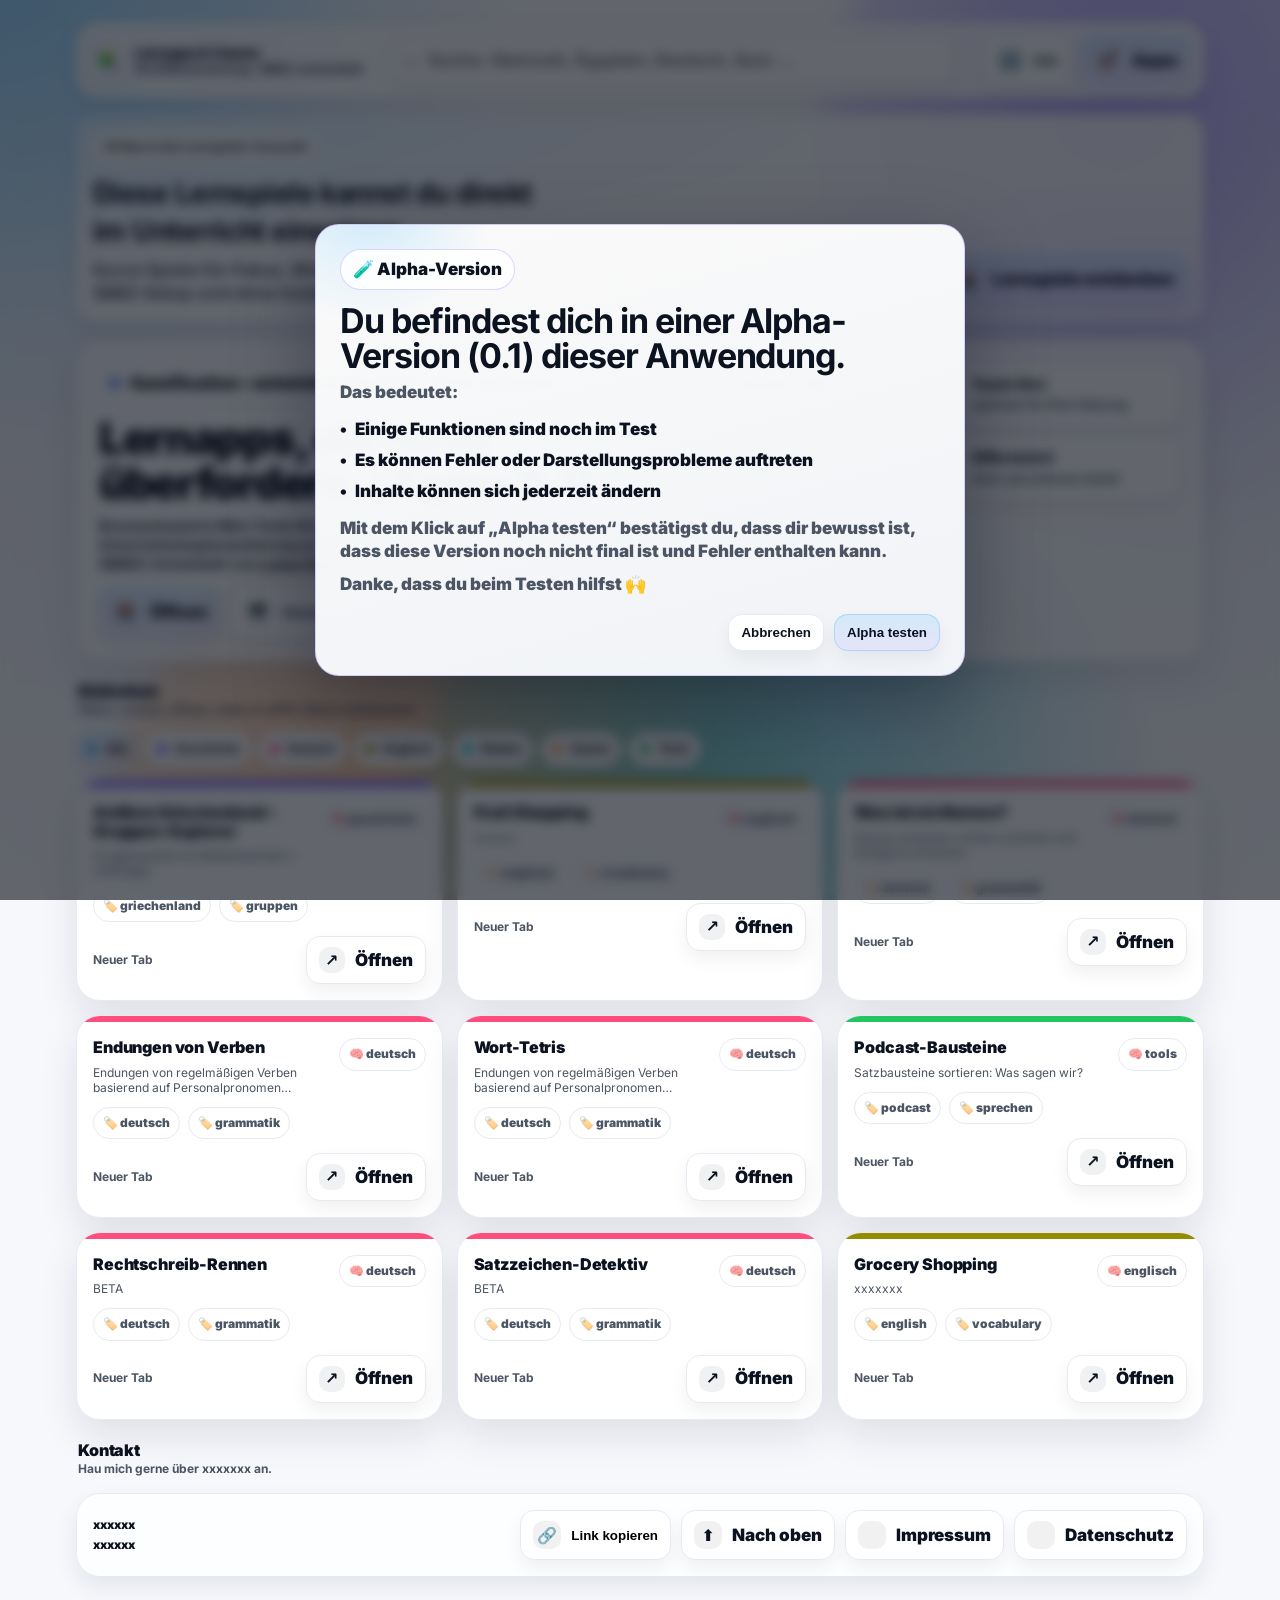
==== commit 8d2c1628: "Add promotional learning games banner on homepage" ====
--- a/index.html
+++ b/index.html
@@ -50,6 +50,19 @@
         </a>
       </div>
     </header>
+
+    <section class="promoBanner" aria-label="Lernspiele Empfehlung">
+      <div class="promoBadge">🎮 Neu in der Lernspiele-Auswahl</div>
+      <div class="promoContent">
+        <div>
+          <h2>Diese Lernspiele kannst du direkt im Unterricht einsetzen.</h2>
+          <p>Kurze Spiele für Fokus, Wiederholung und motivierende Übungsphasen – passend zum SBBZ-Setup und ohne Installation.</p>
+        </div>
+        <a class="btn btnPrimary" href="#apps">
+          <span class="btnIcon">🕹️</span>Lernspiele entdecken
+        </a>
+      </div>
+    </section>
 
     <!-- =======================================================
          HERO
--- a/style.css
+++ b/style.css
@@ -2332,6 +2332,49 @@
       background: linear-gradient(180deg, rgba(43,176,255,.16), rgba(124,92,255,.10));
     }
 
+    .promoBanner{
+      margin-top:16px;
+      padding:16px;
+      border-radius: calc(var(--radius2) - 2px);
+      border:1px solid var(--line);
+      background:
+        radial-gradient(120% 120% at 0% 0%, rgba(43,176,255,.16), transparent 60%),
+        radial-gradient(120% 120% at 100% 100%, rgba(124,92,255,.12), transparent 58%),
+        rgba(255,255,255,.88);
+      box-shadow: var(--shadow2);
+      backdrop-filter: blur(8px);
+    }
+    .promoBadge{
+      width:fit-content;
+      padding:7px 10px;
+      border-radius:999px;
+      border:1px solid var(--line);
+      background:#fff;
+      font-size:12px;
+      font-weight:var(--w-ui);
+      color:var(--muted);
+    }
+    .promoContent{
+      margin-top:12px;
+      display:flex;
+      gap:12px;
+      align-items:flex-end;
+      justify-content:space-between;
+      flex-wrap:wrap;
+    }
+    .promoContent h2{
+      margin:0;
+      font-size:clamp(20px,2.4vw,28px);
+      letter-spacing:-.02em;
+      max-width:24ch;
+    }
+    .promoContent p{
+      margin:8px 0 0 0;
+      color:var(--muted);
+      font-weight:var(--w-sub);
+      max-width:68ch;
+    }
+
     /* ===== Layout About ===== */
     .hero{
       margin-top:18px;
